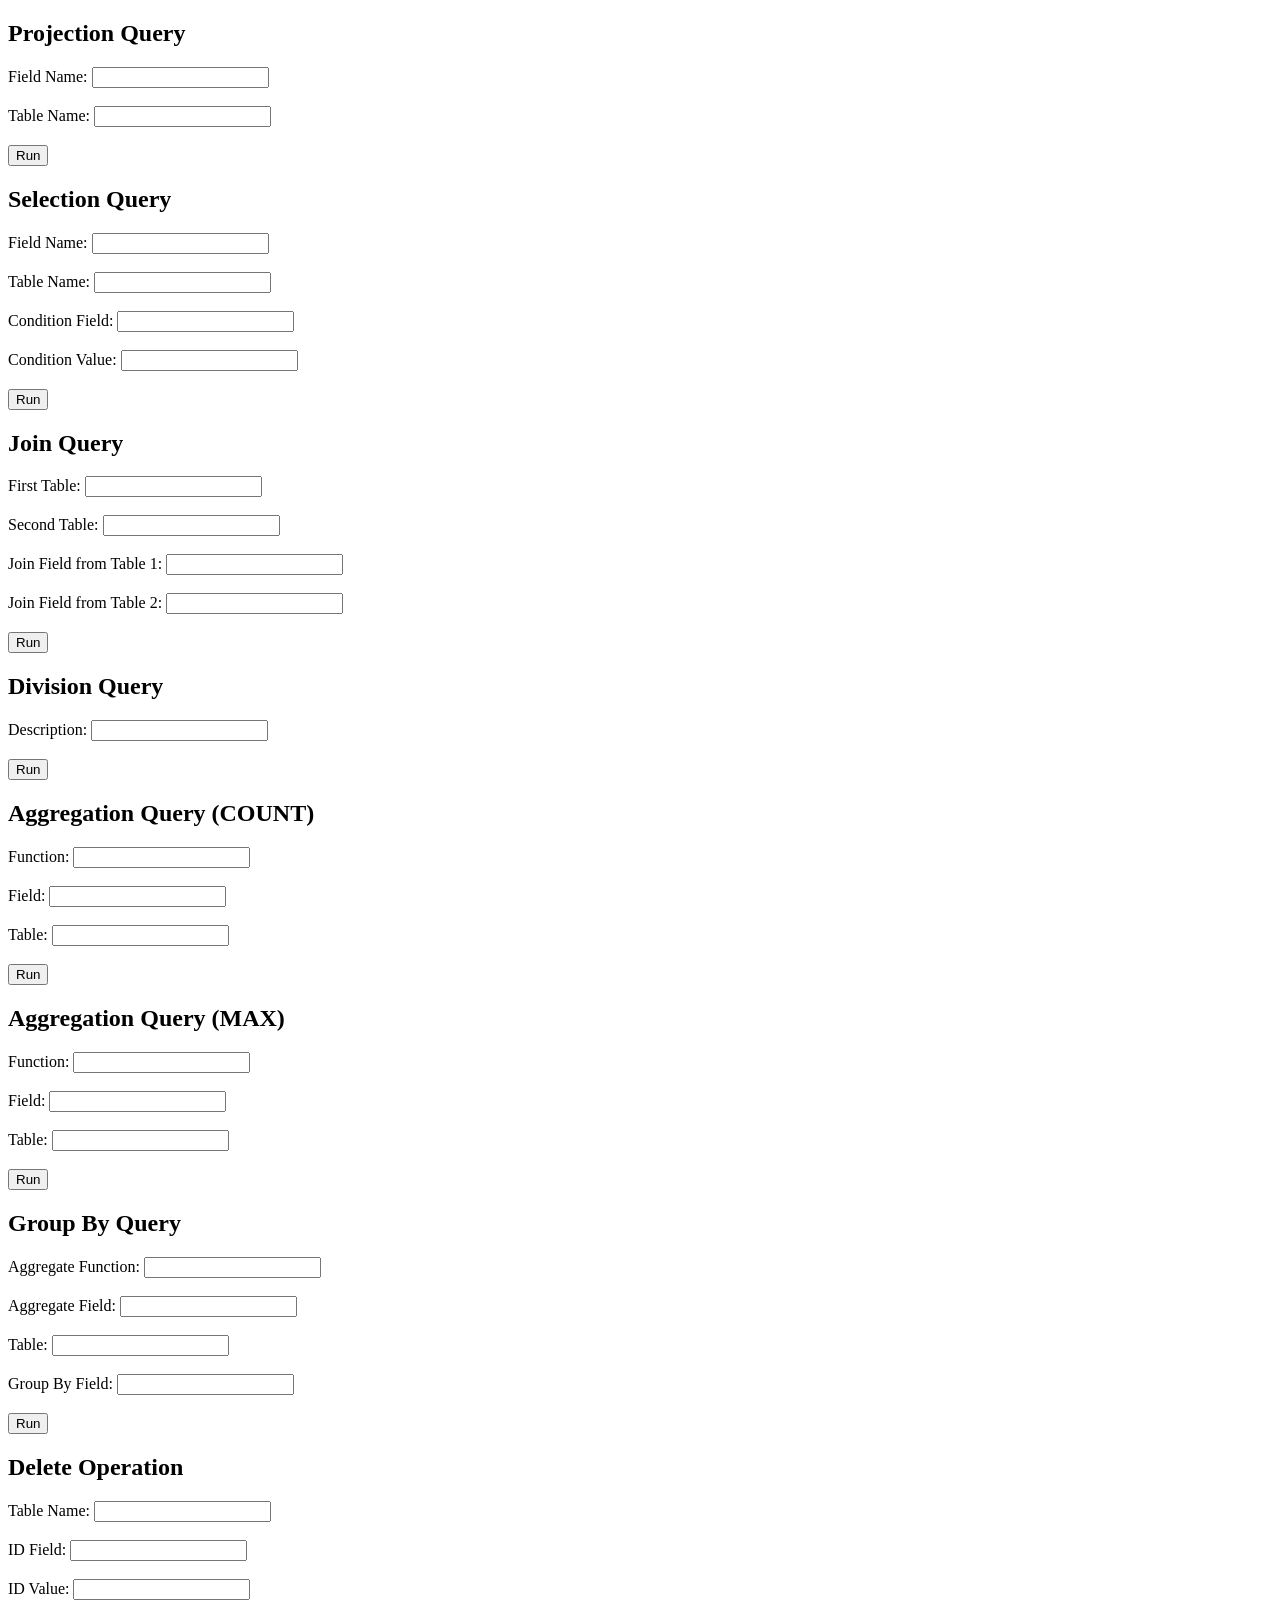
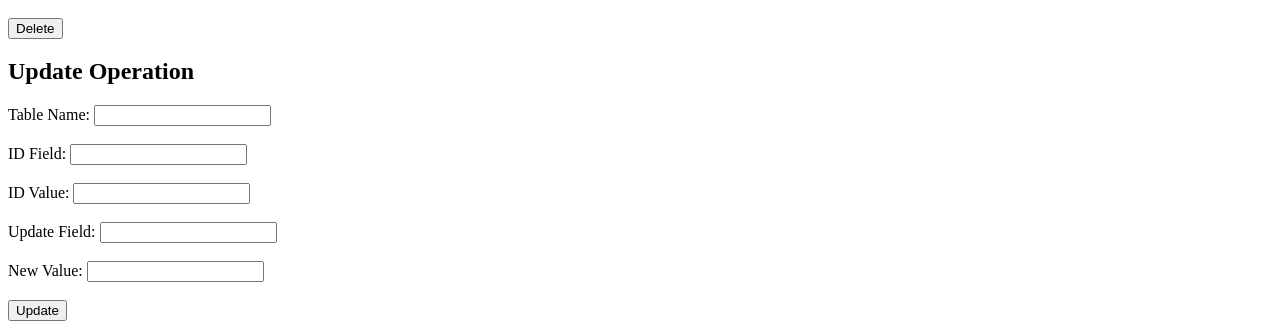
==== index.html @ 5ca194a6 "SKELETON CODE FOR HTML" ====
<!doctype html>
<html>
    <head>
        <title>Test</title>
    </head>
    <body>
        <h2>Projection Query</h2>
        <form action="query.php" method="post">
            <input type="hidden" name="queryType" value="projection" />

            Field Name:
            <input type="text" name="fieldName" />
            <br /><br />

            Table Name:
            <input type="text" name="tableName" />
            <br /><br />

            <input type="submit" value="Run" />
        </form>

        <h2>Selection Query</h2>
        <form action="query.php" method="post">
            <input type="hidden" name="queryType" value="selection" />

            Field Name:
            <input type="text" name="selectField" />
            <br /><br />

            Table Name:
            <input type="text" name="selectTable" />
            <br /><br />

            Condition Field:
            <input type="text" name="conditionField" />
            <br /><br />

            Condition Value:
            <input type="text" name="conditionValue" />
            <br /><br />

            <input type="submit" value="Run" />
        </form>

        <h2>Join Query</h2>
        <form action="query.php" method="post">
            <input type="hidden" name="queryType" value="join" />

            First Table:
            <input type="text" name="table1" />
            <br /><br />

            Second Table:
            <input type="text" name="table2" />
            <br /><br />

            Join Field from Table 1:
            <input type="text" name="joinField1" />
            <br /><br />

            Join Field from Table 2:
            <input type="text" name="joinField2" />
            <br /><br />

            <input type="submit" value="Run" />
        </form>

        <h2>Division Query</h2>
        <form action="query.php" method="post">
            <input type="hidden" name="queryType" value="division" />

            Description:
            <input type="text" name="divisionInput" />
            <br /><br />

            <input type="submit" value="Run" />
        </form>

        <h2>Aggregation Query (COUNT)</h2>
        <form action="query.php" method="post">
            <input type="hidden" name="queryType" value="aggregation1" />

            Function:
            <input type="text" name="aggFunction1" />
            <br /><br />

            Field:
            <input type="text" name="aggField1" />
            <br /><br />

            Table:
            <input type="text" name="aggTable1" />
            <br /><br />

            <input type="submit" value="Run" />
        </form>

        <h2>Aggregation Query (MAX)</h2>
        <form action="query.php" method="post">
            <input type="hidden" name="queryType" value="aggregation2" />

            Function:
            <input type="text" name="aggFunction2" />
            <br /><br />

            Field:
            <input type="text" name="aggField2" />
            <br /><br />

            Table:
            <input type="text" name="aggTable2" />
            <br /><br />

            <input type="submit" value="Run" />
        </form>

        <h2>Group By Query</h2>
        <form action="query.php" method="post">
            <input type="hidden" name="queryType" value="groupby" />

            Aggregate Function:
            <input type="text" name="groupFunction" />
            <br /><br />

            Aggregate Field:
            <input type="text" name="groupAggField" />
            <br /><br />

            Table:
            <input type="text" name="groupTable" />
            <br /><br />

            Group By Field:
            <input type="text" name="groupField" />
            <br /><br />

            <input type="submit" value="Run" />
        </form>

        <h2>Delete Operation</h2>
        <form action="query.php" method="post">
            <input type="hidden" name="queryType" value="delete" />

            Table Name:
            <input type="text" name="deleteTable" />
            <br /><br />

            ID Field:
            <input type="text" name="deleteField" />
            <br /><br />

            ID Value:
            <input type="text" name="deleteValue" />
            <br /><br />

            <input type="submit" value="Delete" />
        </form>

        <h2>Update Operation</h2>
        <form action="query.php" method="post">
            <input type="hidden" name="queryType" value="update" />

            Table Name:
            <input type="text" name="updateTable" />
            <br /><br />

            ID Field:
            <input type="text" name="updateIDField" />
            <br /><br />

            ID Value:
            <input type="text" name="updateIDValue" />
            <br /><br />

            Update Field:
            <input type="text" name="updateField" />
            <br /><br />

            New Value:
            <input type="text" name="newValue" />
            <br /><br />

            <input type="submit" value="Update" />
        </form>
    </body>
</html>
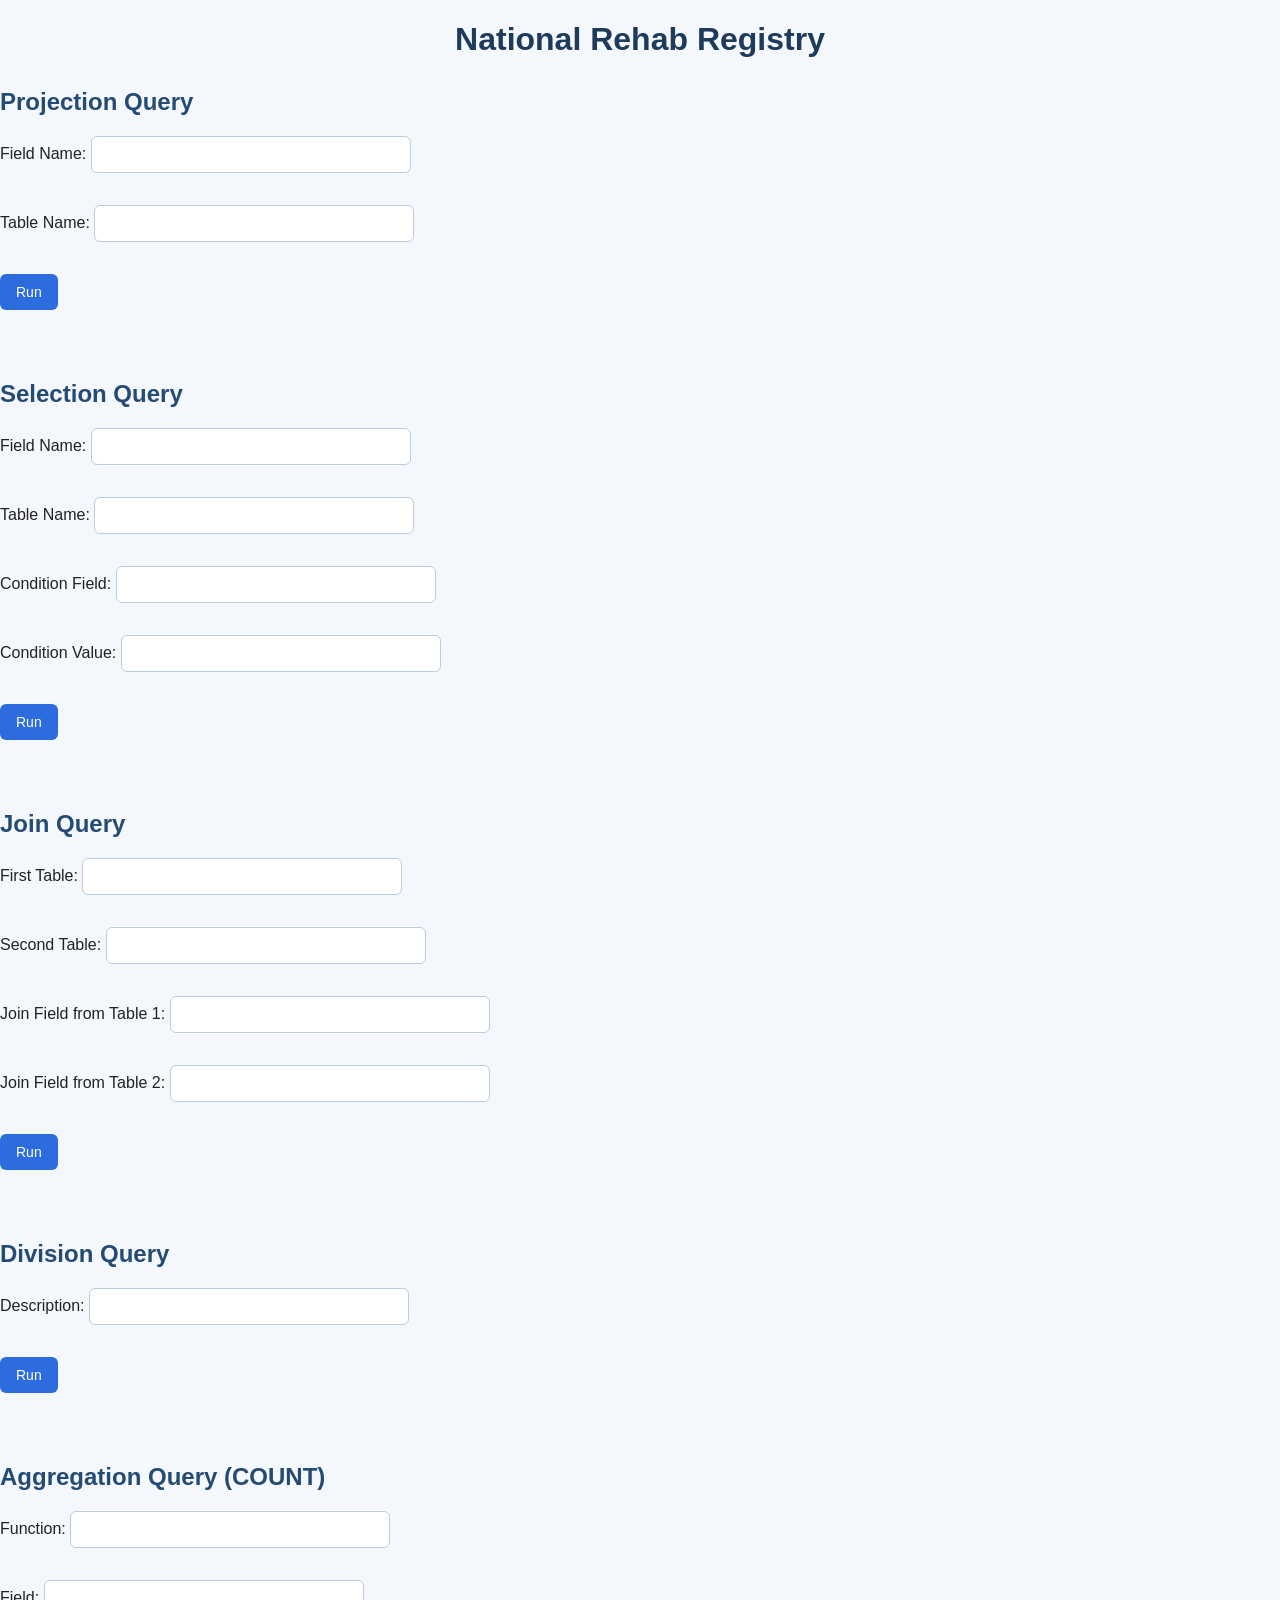
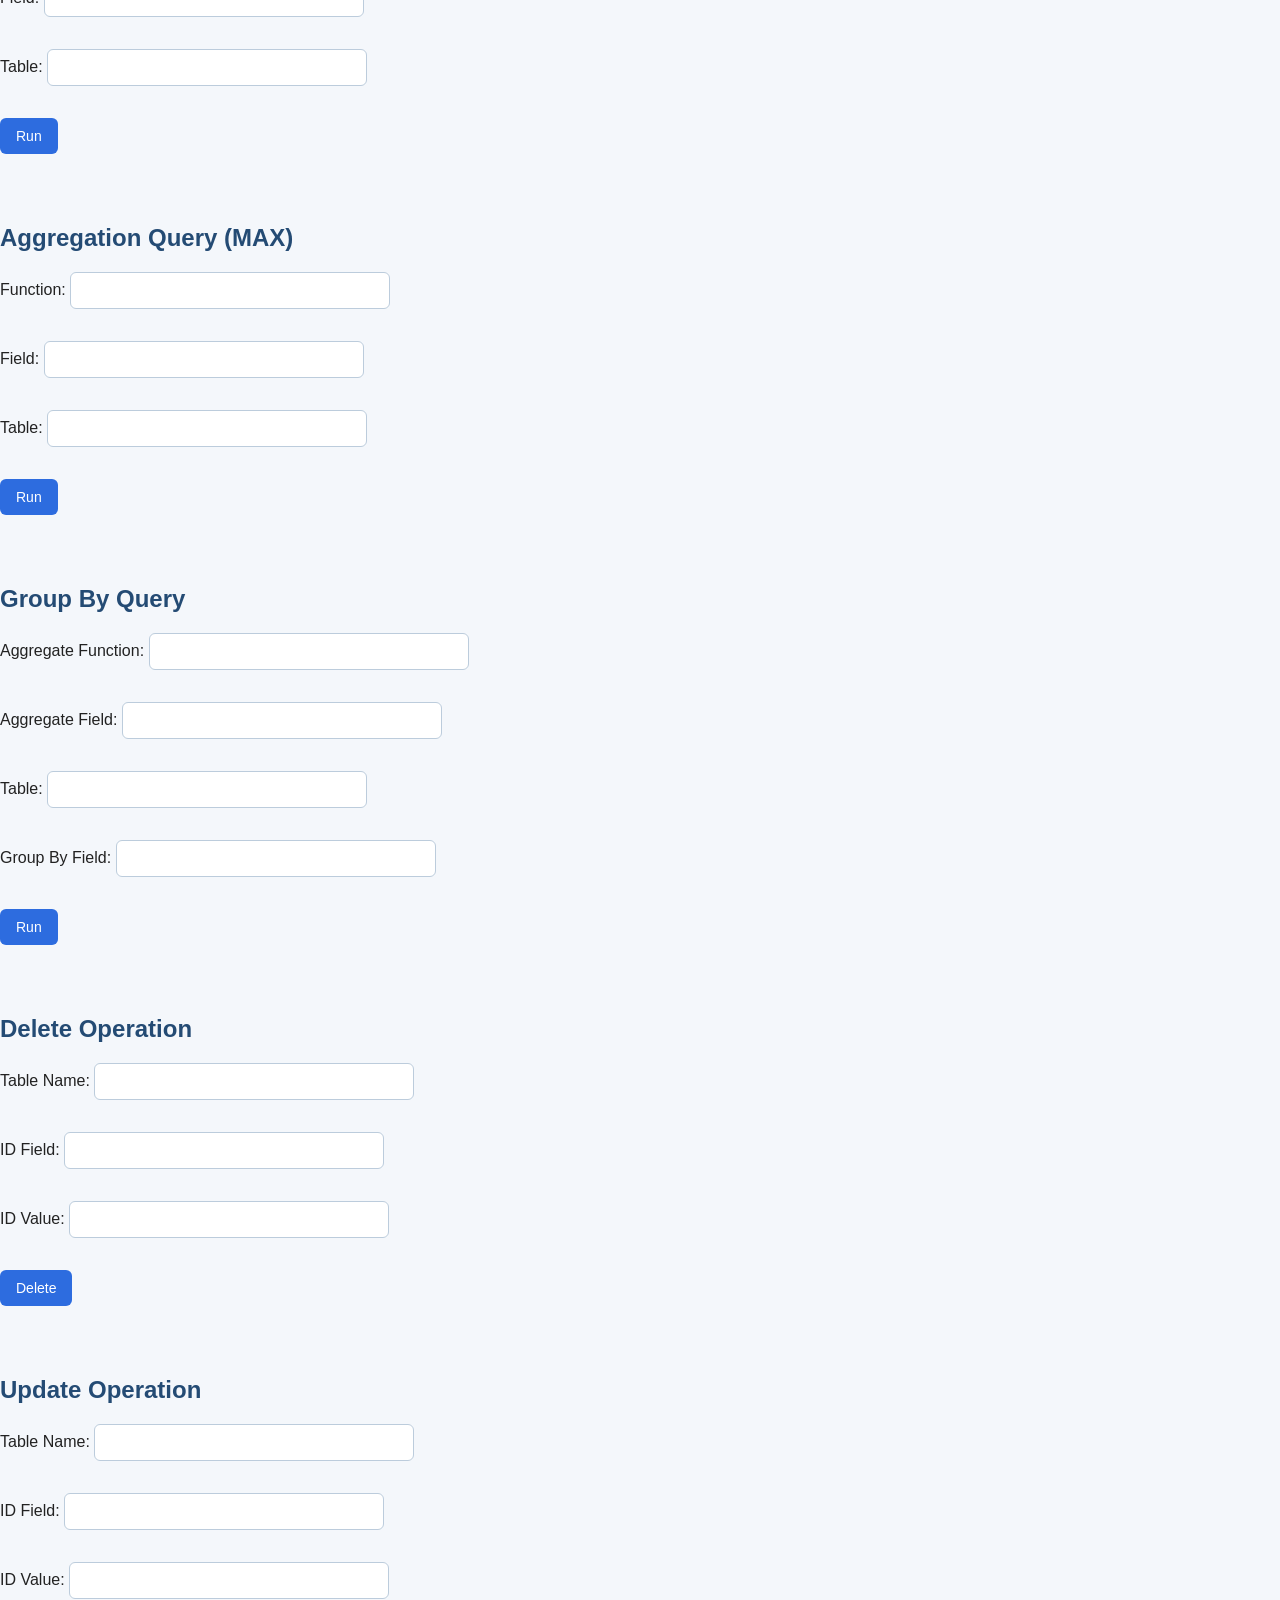
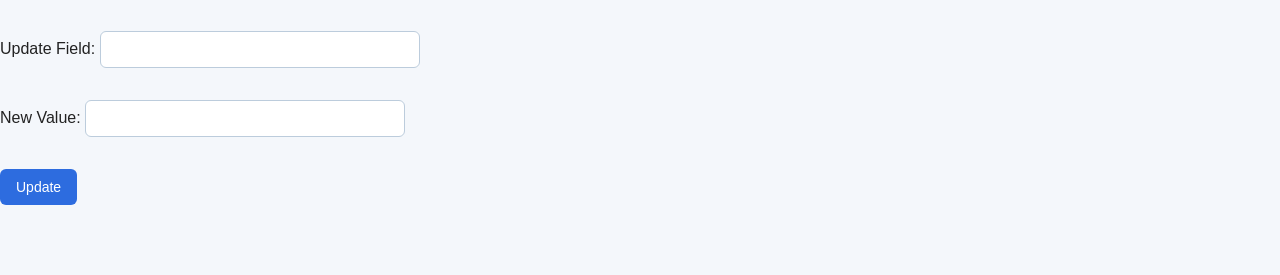
==== commit 2fd9d573: "Restructed project tree, fixed typos,  and implemented styled UI" ====
--- a/index.html
+++ b/index.html
@@ -1,186 +1,189 @@
 <!doctype html>
 <html>
-    <head>
-        <title>Test</title>
-    </head>
-    <body>
-        <h2>Projection Query</h2>
-        <form action="query.php" method="post">
-            <input type="hidden" name="queryType" value="projection" />
+  <head>
+    <title>Test</title>
+    <link rel="stylesheet" href="resources/css/style.css" />
+  </head>
+  <body>
+    <h1 class="main-title">National Rehab Registry</h1>
+    <h2>Projection Query</h2>
+    <form action="query.php" method="post">
+      <input type="hidden" name="queryType" value="projection" />
 
-            Field Name:
-            <input type="text" name="fieldName" />
-            <br /><br />
+      Field Name:
+      <input type="text" name="fieldName" />
+      <br /><br />
 
-            Table Name:
-            <input type="text" name="tableName" />
-            <br /><br />
+      Table Name:
+      <input type="text" name="tableName" />
+      <br /><br />
 
-            <input type="submit" value="Run" />
-        </form>
+      <input type="submit" value="Run" />
+    </form>
 
-        <h2>Selection Query</h2>
-        <form action="query.php" method="post">
-            <input type="hidden" name="queryType" value="selection" />
+    <h2>Selection Query</h2>
+    <form action="query.php" method="post">
+      <input type="hidden" name="queryType" value="selection" />
 
-            Field Name:
-            <input type="text" name="selectField" />
-            <br /><br />
+      Field Name:
+      <input type="text" name="selectField" />
+      <br /><br />
 
-            Table Name:
-            <input type="text" name="selectTable" />
-            <br /><br />
+      Table Name:
+      <input type="text" name="selectTable" />
+      <br /><br />
 
-            Condition Field:
-            <input type="text" name="conditionField" />
-            <br /><br />
+      Condition Field:
+      <input type="text" name="conditionField" />
+      <br /><br />
 
-            Condition Value:
-            <input type="text" name="conditionValue" />
-            <br /><br />
+      Condition Value:
+      <input type="text" name="conditionValue" />
+      <br /><br />
 
-            <input type="submit" value="Run" />
-        </form>
+      <input type="submit" value="Run" />
+    </form>
 
-        <h2>Join Query</h2>
-        <form action="query.php" method="post">
-            <input type="hidden" name="queryType" value="join" />
+    <h2>Join Query</h2>
+    <form action="query.php" method="post">
+      <input type="hidden" name="queryType" value="join" />
 
-            First Table:
-            <input type="text" name="table1" />
-            <br /><br />
+      First Table:
+      <input type="text" name="table1" />
+      <br /><br />
 
-            Second Table:
-            <input type="text" name="table2" />
-            <br /><br />
+      Second Table:
+      <input type="text" name="table2" />
+      <br /><br />
 
-            Join Field from Table 1:
-            <input type="text" name="joinField1" />
-            <br /><br />
+      Join Field from Table 1:
+      <input type="text" name="joinField1" />
+      <br /><br />
 
-            Join Field from Table 2:
-            <input type="text" name="joinField2" />
-            <br /><br />
+      Join Field from Table 2:
+      <input type="text" name="joinField2" />
+      <br /><br />
 
-            <input type="submit" value="Run" />
-        </form>
+      <input type="submit" value="Run" />
+    </form>
 
-        <h2>Division Query</h2>
-        <form action="query.php" method="post">
-            <input type="hidden" name="queryType" value="division" />
+    <h2>Division Query</h2>
+    <form action="query.php" method="post">
+      <input type="hidden" name="queryType" value="division" />
 
-            Description:
-            <input type="text" name="divisionInput" />
-            <br /><br />
+      Description:
+      <input type="text" name="divisionInput" />
+      <br /><br />
 
-            <input type="submit" value="Run" />
-        </form>
+      <input type="submit" value="Run" />
+    </form>
 
-        <h2>Aggregation Query (COUNT)</h2>
-        <form action="query.php" method="post">
-            <input type="hidden" name="queryType" value="aggregation1" />
+    <h2>Aggregation Query (COUNT)</h2>
+    <form action="query.php" method="post">
+      <input type="hidden" name="queryType" value="aggregation1" />
 
-            Function:
-            <input type="text" name="aggFunction1" />
-            <br /><br />
+      Function:
+      <input type="text" name="aggFunction1" />
+      <br /><br />
 
-            Field:
-            <input type="text" name="aggField1" />
-            <br /><br />
+      Field:
+      <input type="text" name="aggField1" />
+      <br /><br />
 
-            Table:
-            <input type="text" name="aggTable1" />
-            <br /><br />
+      Table:
+      <input type="text" name="aggTable1" />
+      <br /><br />
 
-            <input type="submit" value="Run" />
-        </form>
+      <input type="submit" value="Run" />
+    </form>
 
-        <h2>Aggregation Query (MAX)</h2>
-        <form action="query.php" method="post">
-            <input type="hidden" name="queryType" value="aggregation2" />
+    <h2>Aggregation Query (MAX)</h2>
+    <form action="query.php" method="post">
+      <input type="hidden" name="queryType" value="aggregation2" />
 
-            Function:
-            <input type="text" name="aggFunction2" />
-            <br /><br />
+      Function:
+      <input type="text" name="aggFunction2" />
+      <br /><br />
 
-            Field:
-            <input type="text" name="aggField2" />
-            <br /><br />
+      Field:
+      <input type="text" name="aggField2" />
+      <br /><br />
 
-            Table:
-            <input type="text" name="aggTable2" />
-            <br /><br />
+      Table:
+      <input type="text" name="aggTable2" />
+      <br /><br />
 
-            <input type="submit" value="Run" />
-        </form>
+      <input type="submit" value="Run" />
+    </form>
 
-        <h2>Group By Query</h2>
-        <form action="query.php" method="post">
-            <input type="hidden" name="queryType" value="groupby" />
+    <h2>Group By Query</h2>
+    <form action="query.php" method="post">
+      <input type="hidden" name="queryType" value="groupby" />
 
-            Aggregate Function:
-            <input type="text" name="groupFunction" />
-            <br /><br />
+      Aggregate Function:
+      <input type="text" name="groupFunction" />
+      <br /><br />
 
-            Aggregate Field:
-            <input type="text" name="groupAggField" />
-            <br /><br />
+      Aggregate Field:
+      <input type="text" name="groupAggField" />
+      <br /><br />
 
-            Table:
-            <input type="text" name="groupTable" />
-            <br /><br />
+      Table:
+      <input type="text" name="groupTable" />
+      <br /><br />
 
-            Group By Field:
-            <input type="text" name="groupField" />
-            <br /><br />
+      Group By Field:
+      <input type="text" name="groupField" />
+      <br /><br />
 
-            <input type="submit" value="Run" />
-        </form>
+      <input type="submit" value="Run" />
+    </form>
 
-        <h2>Delete Operation</h2>
-        <form action="query.php" method="post">
-            <input type="hidden" name="queryType" value="delete" />
+    <h2>Delete Operation</h2>
+    <form action="query.php" method="post">
+      <input type="hidden" name="queryType" value="delete" />
 
-            Table Name:
-            <input type="text" name="deleteTable" />
-            <br /><br />
+      Table Name:
+      <input type="text" name="deleteTable" />
+      <br /><br />
 
-            ID Field:
-            <input type="text" name="deleteField" />
-            <br /><br />
+      ID Field:
+      <input type="text" name="deleteField" />
+      <br /><br />
 
-            ID Value:
-            <input type="text" name="deleteValue" />
-            <br /><br />
+      ID Value:
+      <input type="text" name="deleteValue" />
+      <br /><br />
 
-            <input type="submit" value="Delete" />
-        </form>
+      <input type="submit" value="Delete" />
+    </form>
 
-        <h2>Update Operation</h2>
-        <form action="query.php" method="post">
-            <input type="hidden" name="queryType" value="update" />
+    <h2>Update Operation</h2>
+    <form action="query.php" method="post">
+      <input type="hidden" name="queryType" value="update" />
 
-            Table Name:
-            <input type="text" name="updateTable" />
-            <br /><br />
+      Table Name:
+      <input type="text" name="updateTable" />
+      <br /><br />
 
-            ID Field:
-            <input type="text" name="updateIDField" />
-            <br /><br />
+      ID Field:
+      <input type="text" name="updateIDField" />
+      <br /><br />
 
-            ID Value:
-            <input type="text" name="updateIDValue" />
-            <br /><br />
+      ID Value:
+      <input type="text" name="updateIDValue" />
+      <br /><br />
 
-            Update Field:
-            <input type="text" name="updateField" />
-            <br /><br />
+      Update Field:
+      <input type="text" name="updateField" />
+      <br /><br />
 
-            New Value:
-            <input type="text" name="newValue" />
-            <br /><br />
+      New Value:
+      <input type="text" name="newValue" />
+      <br /><br />
 
-            <input type="submit" value="Update" />
-        </form>
-    </body>
+      <input type="submit" value="Update" />
+    </form>
+    <script src="resources/js/script.js"></script>
+  </body>
 </html>
--- a/resources/css/style.css
+++ b/resources/css/style.css
@@ -0,0 +1,95 @@
+body {
+  font-family: Arial, sans-serif;
+  background: #f4f7fb;
+  margin: 0;
+  padding: 0;
+  color: #222;
+}
+
+.container {
+  max-width: 1000px;
+  margin: 40px auto;
+  padding: 20px;
+}
+
+h1 {
+  text-align: center;
+  margin-bottom: 30px;
+  color: #1f3b5b;
+}
+
+h2 {
+  margin-top: 0;
+  color: #244b74;
+}
+
+.card {
+  background: #ffffff;
+  border: 1px solid #d9e2ec;
+  border-radius: 10px;
+  padding: 20px;
+  margin-bottom: 20px;
+  box-shadow: 0 2px 8px rgba(0, 0, 0, 0.05);
+}
+
+form {
+  margin-bottom: 10px;
+}
+
+label {
+  display: block;
+  margin-bottom: 6px;
+  font-weight: bold;
+}
+
+input[type="text"],
+select {
+  width: 320px;
+  padding: 10px;
+  margin-bottom: 14px;
+  border: 1px solid #bcccdc;
+  border-radius: 6px;
+  box-sizing: border-box;
+}
+
+input[type="submit"],
+button {
+  background: #2d6cdf;
+  color: white;
+  border: none;
+  padding: 10px 16px;
+  border-radius: 6px;
+  cursor: pointer;
+  font-size: 14px;
+  margin-bottom: 60px;
+}
+
+input[type="submit"]:hover,
+button:hover {
+  background: #1f57ba;
+}
+
+table {
+  border-collapse: collapse;
+  width: 100%;
+  margin-top: 20px;
+  background: white;
+}
+
+th,
+td {
+  border: 1px solid #d9e2ec;
+  padding: 10px;
+  text-align: left;
+}
+
+th {
+  background: #eaf2fb;
+}
+
+.small-note {
+  color: #666;
+  font-size: 14px;
+  margin-top: -5px;
+  margin-bottom: 15px;
+}
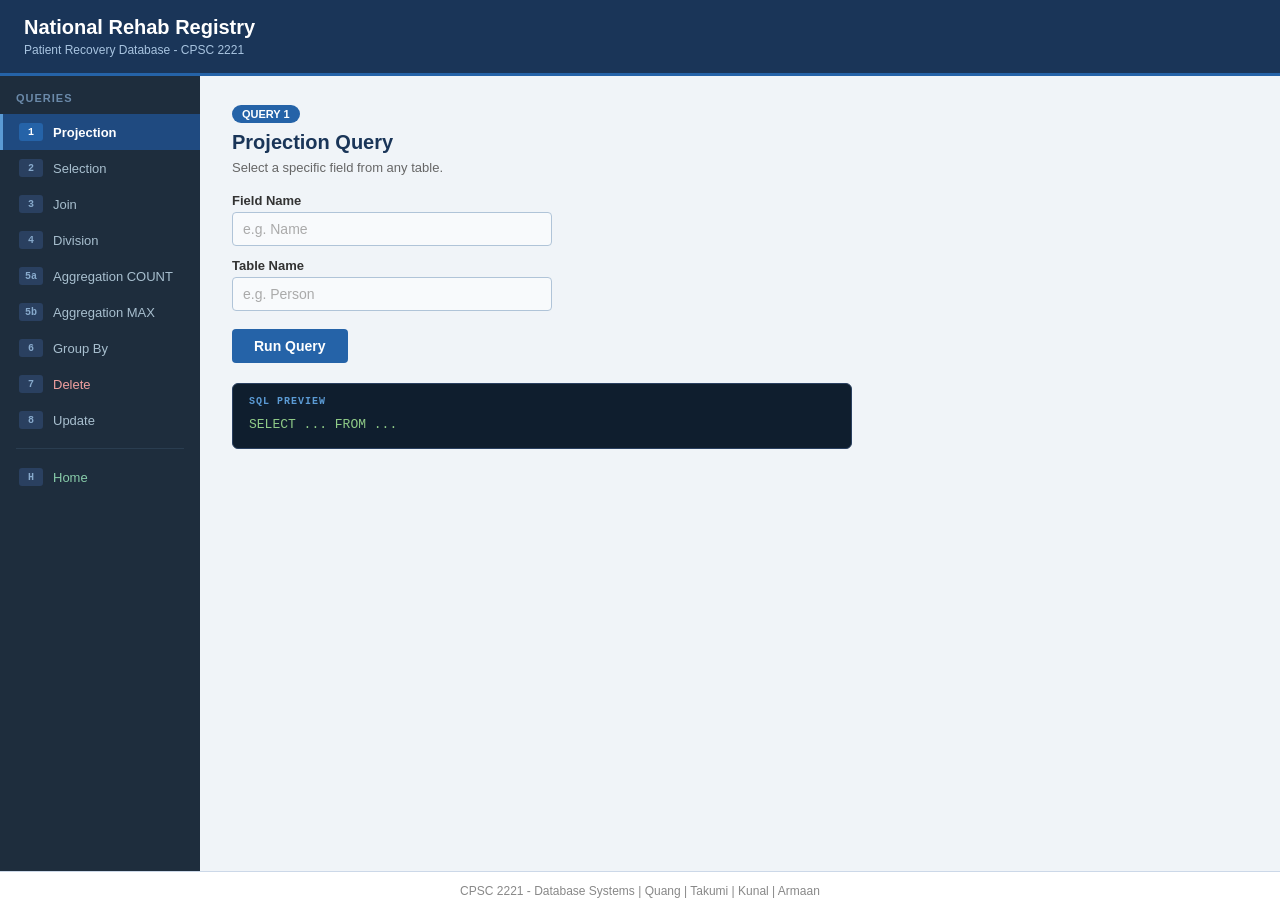
==== commit 6be29c1e: "UNIT TEST IS DONE FOR DATABASE. DO NOT TOUCH THE DATABASE OR I WILL SHOOT YOU" ====
--- a/index.html
+++ b/index.html
@@ -1,189 +1,264 @@
 <!doctype html>
 <html>
-  <head>
-    <title>Test</title>
-    <link rel="stylesheet" href="resources/css/style.css" />
-  </head>
-  <body>
-    <h1 class="main-title">National Rehab Registry</h1>
-    <h2>Projection Query</h2>
-    <form action="query.php" method="post">
-      <input type="hidden" name="queryType" value="projection" />
-
-      Field Name:
-      <input type="text" name="fieldName" />
-      <br /><br />
-
-      Table Name:
-      <input type="text" name="tableName" />
-      <br /><br />
-
-      <input type="submit" value="Run" />
-    </form>
-
-    <h2>Selection Query</h2>
-    <form action="query.php" method="post">
-      <input type="hidden" name="queryType" value="selection" />
-
-      Field Name:
-      <input type="text" name="selectField" />
-      <br /><br />
-
-      Table Name:
-      <input type="text" name="selectTable" />
-      <br /><br />
-
-      Condition Field:
-      <input type="text" name="conditionField" />
-      <br /><br />
-
-      Condition Value:
-      <input type="text" name="conditionValue" />
-      <br /><br />
-
-      <input type="submit" value="Run" />
-    </form>
-
-    <h2>Join Query</h2>
-    <form action="query.php" method="post">
-      <input type="hidden" name="queryType" value="join" />
-
-      First Table:
-      <input type="text" name="table1" />
-      <br /><br />
-
-      Second Table:
-      <input type="text" name="table2" />
-      <br /><br />
-
-      Join Field from Table 1:
-      <input type="text" name="joinField1" />
-      <br /><br />
-
-      Join Field from Table 2:
-      <input type="text" name="joinField2" />
-      <br /><br />
-
-      <input type="submit" value="Run" />
-    </form>
-
-    <h2>Division Query</h2>
-    <form action="query.php" method="post">
-      <input type="hidden" name="queryType" value="division" />
-
-      Description:
-      <input type="text" name="divisionInput" />
-      <br /><br />
-
-      <input type="submit" value="Run" />
-    </form>
-
-    <h2>Aggregation Query (COUNT)</h2>
-    <form action="query.php" method="post">
-      <input type="hidden" name="queryType" value="aggregation1" />
-
-      Function:
-      <input type="text" name="aggFunction1" />
-      <br /><br />
-
-      Field:
-      <input type="text" name="aggField1" />
-      <br /><br />
-
-      Table:
-      <input type="text" name="aggTable1" />
-      <br /><br />
-
-      <input type="submit" value="Run" />
-    </form>
-
-    <h2>Aggregation Query (MAX)</h2>
-    <form action="query.php" method="post">
-      <input type="hidden" name="queryType" value="aggregation2" />
-
-      Function:
-      <input type="text" name="aggFunction2" />
-      <br /><br />
-
-      Field:
-      <input type="text" name="aggField2" />
-      <br /><br />
-
-      Table:
-      <input type="text" name="aggTable2" />
-      <br /><br />
-
-      <input type="submit" value="Run" />
-    </form>
-
-    <h2>Group By Query</h2>
-    <form action="query.php" method="post">
-      <input type="hidden" name="queryType" value="groupby" />
-
-      Aggregate Function:
-      <input type="text" name="groupFunction" />
-      <br /><br />
-
-      Aggregate Field:
-      <input type="text" name="groupAggField" />
-      <br /><br />
-
-      Table:
-      <input type="text" name="groupTable" />
-      <br /><br />
-
-      Group By Field:
-      <input type="text" name="groupField" />
-      <br /><br />
-
-      <input type="submit" value="Run" />
-    </form>
-
-    <h2>Delete Operation</h2>
-    <form action="query.php" method="post">
-      <input type="hidden" name="queryType" value="delete" />
-
-      Table Name:
-      <input type="text" name="deleteTable" />
-      <br /><br />
-
-      ID Field:
-      <input type="text" name="deleteField" />
-      <br /><br />
-
-      ID Value:
-      <input type="text" name="deleteValue" />
-      <br /><br />
-
-      <input type="submit" value="Delete" />
-    </form>
-
-    <h2>Update Operation</h2>
-    <form action="query.php" method="post">
-      <input type="hidden" name="queryType" value="update" />
-
-      Table Name:
-      <input type="text" name="updateTable" />
-      <br /><br />
-
-      ID Field:
-      <input type="text" name="updateIDField" />
-      <br /><br />
-
-      ID Value:
-      <input type="text" name="updateIDValue" />
-      <br /><br />
-
-      Update Field:
-      <input type="text" name="updateField" />
-      <br /><br />
-
-      New Value:
-      <input type="text" name="newValue" />
-      <br /><br />
-
-      <input type="submit" value="Update" />
-    </form>
-    <script src="resources/js/script.js"></script>
-  </body>
+<head>
+  <title>National Rehab Registry - Queries</title>
+  <link rel="stylesheet" href="resources/css/style.css">
+</head>
+<body>
+
+  <div class="header">
+    <h1>National Rehab Registry</h1>
+    <p class="subtitle">Patient Recovery Database - CPSC 2221</p>
+  </div>
+
+  <div class="app-layout">
+
+    <div class="sidebar">
+      <p class="sidebar-heading">Queries</p>
+      <a class="nav-item active" href="#" onclick="showQuery('q1', this)">
+        <span class="nav-num">1</span> Projection
+      </a>
+      <a class="nav-item" href="#" onclick="showQuery('q2', this)">
+        <span class="nav-num">2</span> Selection
+      </a>
+      <a class="nav-item" href="#" onclick="showQuery('q3', this)">
+        <span class="nav-num">3</span> Join
+      </a>
+      <a class="nav-item" href="#" onclick="showQuery('q4', this)">
+        <span class="nav-num">4</span> Division
+      </a>
+      <a class="nav-item" href="#" onclick="showQuery('q5a', this)">
+        <span class="nav-num">5a</span> Aggregation COUNT
+      </a>
+      <a class="nav-item" href="#" onclick="showQuery('q5b', this)">
+        <span class="nav-num">5b</span> Aggregation MAX
+      </a>
+      <a class="nav-item" href="#" onclick="showQuery('q6', this)">
+        <span class="nav-num">6</span> Group By
+      </a>
+      <a class="nav-item nav-danger" href="#" onclick="showQuery('q7', this)">
+        <span class="nav-num">7</span> Delete
+      </a>
+      <a class="nav-item" href="#" onclick="showQuery('q8', this)">
+        <span class="nav-num">8</span> Update
+      </a>
+      <div class="sidebar-divider"></div>
+      <a class="nav-item nav-home" href="home.html">
+        <span class="nav-num">H</span> Home
+      </a>
+    </div>
+
+    <div class="main">
+
+      <div class="query-panel" id="q1">
+        <div class="card-label">Query 1</div>
+        <h2>Projection Query</h2>
+        <p class="hint">Select a specific field from any table.</p>
+        <form onsubmit="runQuery(event, 'result1')">
+          <input type="hidden" name="queryType" value="projection">
+          <label>Field Name</label>
+          <input type="text" name="fieldName" placeholder="e.g. Name" oninput="updateSQL1()">
+          <label>Table Name</label>
+          <input type="text" name="tableName" placeholder="e.g. Person" oninput="updateSQL1()">
+          <br><br>
+          <input type="submit" value="Run Query">
+        </form>
+        <div class="sql-box">
+          <p class="sql-label">SQL Preview</p>
+          <code id="sql1">SELECT ... FROM ...</code>
+        </div>
+        <div class="result-area" id="result1"></div>
+      </div>
+
+      <div class="query-panel hidden" id="q2">
+        <div class="card-label">Query 2</div>
+        <h2>Selection Query</h2>
+        <p class="hint">Filter rows from a table using a condition.</p>
+        <form onsubmit="runQuery(event, 'result2')">
+          <input type="hidden" name="queryType" value="selection">
+          <label>Field to Display</label>
+          <input type="text" name="selectField" placeholder="e.g. Name" oninput="updateSQL2()">
+          <label>Table Name</label>
+          <input type="text" name="selectTable" placeholder="e.g. Person" oninput="updateSQL2()">
+          <label>Filter Field</label>
+          <input type="text" name="conditionField" placeholder="e.g. SSN" oninput="updateSQL2()">
+          <label>Filter Value</label>
+          <input type="text" name="conditionValue" placeholder="e.g. 1001" oninput="updateSQL2()">
+          <br><br>
+          <input type="submit" value="Run Query">
+        </form>
+        <div class="sql-box">
+          <p class="sql-label">SQL Preview</p>
+          <code id="sql2">SELECT ... FROM ... WHERE ... = ...</code>
+        </div>
+        <div class="result-area" id="result2"></div>
+      </div>
+
+      <div class="query-panel hidden" id="q3">
+        <div class="card-label">Query 3</div>
+        <h2>Join Query</h2>
+        <p class="hint">Combine two tables using a shared field.</p>
+        <form onsubmit="runQuery(event, 'result3')">
+          <input type="hidden" name="queryType" value="join">
+          <label>First Table</label>
+          <input type="text" name="table1" placeholder="e.g. Person" oninput="updateSQL3()">
+          <label>Second Table</label>
+          <input type="text" name="table2" placeholder="e.g. Staff" oninput="updateSQL3()">
+          <label>Join Field from Table 1</label>
+          <input type="text" name="joinField1" placeholder="e.g. SSN" oninput="updateSQL3()">
+          <label>Join Field from Table 2</label>
+          <input type="text" name="joinField2" placeholder="e.g. SSN" oninput="updateSQL3()">
+          <br><br>
+          <input type="submit" value="Run Query">
+        </form>
+        <div class="sql-box">
+          <p class="sql-label">SQL Preview</p>
+          <code id="sql3">SELECT * FROM ... JOIN ... ON ....field = ....field</code>
+        </div>
+        <div class="result-area" id="result3"></div>
+      </div>
+
+      <div class="query-panel hidden" id="q4">
+        <div class="card-label">Query 4</div>
+        <h2>Division Query</h2>
+        <p class="hint">Find staff who are responsible for all treatment plans.</p>
+        <form onsubmit="runQuery(event, 'result4')">
+          <input type="hidden" name="queryType" value="division">
+          <label>Description</label>
+          <input type="text" name="divisionInput" placeholder="e.g. all treatment plans">
+          <br><br>
+          <input type="submit" value="Run Query">
+        </form>
+        <div class="sql-box">
+          <p class="sql-label">SQL Preview</p>
+          <code id="sql4">SELECT sr.SID FROM SpecialistResponsible sr GROUP BY sr.SID HAVING COUNT(DISTINCT sr.TID) = (SELECT COUNT(*) FROM TreatmentPlan)</code>
+        </div>
+        <div class="result-area" id="result4"></div>
+      </div>
+
+      <div class="query-panel hidden" id="q5a">
+        <div class="card-label">Query 5a</div>
+        <h2>Aggregation - COUNT</h2>
+        <p class="hint">Count the number of rows in a table. Type COUNT in the function field.</p>
+        <form onsubmit="runQuery(event, 'result5a')">
+          <input type="hidden" name="queryType" value="aggregation1">
+          <label>Function</label>
+          <input type="text" name="aggFunction1" placeholder="COUNT" oninput="updateSQL5a()">
+          <label>Field</label>
+          <input type="text" name="aggField1" placeholder="e.g. PID" oninput="updateSQL5a()">
+          <label>Table</label>
+          <input type="text" name="aggTable1" placeholder="e.g. PatientMonitors" oninput="updateSQL5a()">
+          <br><br>
+          <input type="submit" value="Run Query">
+        </form>
+        <div class="sql-box">
+          <p class="sql-label">SQL Preview</p>
+          <code id="sql5a">SELECT COUNT(...) AS CountResult FROM ...</code>
+        </div>
+        <div class="result-area" id="result5a"></div>
+      </div>
+
+      <div class="query-panel hidden" id="q5b">
+        <div class="card-label">Query 5b</div>
+        <h2>Aggregation - MAX</h2>
+        <p class="hint">Find the highest value in a field. Type MAX in the function field.</p>
+        <form onsubmit="runQuery(event, 'result5b')">
+          <input type="hidden" name="queryType" value="aggregation2">
+          <label>Function</label>
+          <input type="text" name="aggFunction2" placeholder="MAX" oninput="updateSQL5b()">
+          <label>Field</label>
+          <input type="text" name="aggField2" placeholder="e.g. TID" oninput="updateSQL5b()">
+          <label>Table</label>
+          <input type="text" name="aggTable2" placeholder="e.g. TreatmentPlan" oninput="updateSQL5b()">
+          <br><br>
+          <input type="submit" value="Run Query">
+        </form>
+        <div class="sql-box">
+          <p class="sql-label">SQL Preview</p>
+          <code id="sql5b">SELECT MAX(...) AS MaxResult FROM ...</code>
+        </div>
+        <div class="result-area" id="result5b"></div>
+      </div>
+
+      <div class="query-panel hidden" id="q6">
+        <div class="card-label">Query 6</div>
+        <h2>Nested Aggregation with GROUP BY</h2>
+        <p class="hint">Get an aggregated value for each group in a table.</p>
+        <form onsubmit="runQuery(event, 'result6')">
+          <input type="hidden" name="queryType" value="groupby">
+          <label>Aggregate Function</label>
+          <input type="text" name="groupFunction" placeholder="e.g. COUNT" oninput="updateSQL6()">
+          <label>Aggregate Field</label>
+          <input type="text" name="groupAggField" placeholder="e.g. PID" oninput="updateSQL6()">
+          <label>Table</label>
+          <input type="text" name="groupTable" placeholder="e.g. PatientMonitors" oninput="updateSQL6()">
+          <label>Group By Field</label>
+          <input type="text" name="groupField" placeholder="e.g. SID" oninput="updateSQL6()">
+          <br><br>
+          <input type="submit" value="Run Query">
+        </form>
+        <div class="sql-box">
+          <p class="sql-label">SQL Preview</p>
+          <code id="sql6">SELECT ..., COUNT(...) AS AggregatedValue FROM ... GROUP BY ...</code>
+        </div>
+        <div class="result-area" id="result6"></div>
+      </div>
+
+      <div class="query-panel hidden" id="q7">
+        <div class="card-label danger-label">Query 7</div>
+        <h2>Delete Operation</h2>
+        <p class="hint">Delete a record by ID. This will cascade and remove related records too.</p>
+        <form onsubmit="runQuery(event, 'result7')">
+          <input type="hidden" name="queryType" value="delete">
+          <label>Table Name</label>
+          <input type="text" name="deleteTable" placeholder="e.g. PatientMonitors" oninput="updateSQL7()">
+          <label>ID Field</label>
+          <input type="text" name="deleteField" placeholder="e.g. PID" oninput="updateSQL7()">
+          <label>ID Value</label>
+          <input type="text" name="deleteValue" placeholder="e.g. 8001" oninput="updateSQL7()">
+          <br><br>
+          <input type="submit" value="Delete Record" class="btn-danger">
+        </form>
+        <div class="sql-box sql-box-danger">
+          <p class="sql-label">SQL Preview</p>
+          <code id="sql7">DELETE FROM ... WHERE ... = ...</code>
+        </div>
+        <div class="result-area" id="result7"></div>
+      </div>
+
+      <div class="query-panel hidden" id="q8">
+        <div class="card-label">Query 8</div>
+        <h2>Update Operation</h2>
+        <p class="hint">Change a field value for a specific record in the database.</p>
+        <form onsubmit="runQuery(event, 'result8')">
+          <input type="hidden" name="queryType" value="update">
+          <label>Table Name</label>
+          <input type="text" name="updateTable" placeholder="e.g. Person" oninput="updateSQL8()">
+          <label>ID Field</label>
+          <input type="text" name="updateIDField" placeholder="e.g. SSN" oninput="updateSQL8()">
+          <label>ID Value</label>
+          <input type="text" name="updateIDValue" placeholder="e.g. 1001" oninput="updateSQL8()">
+          <label>Field to Update</label>
+          <input type="text" name="updateField" placeholder="e.g. Address" oninput="updateSQL8()">
+          <label>New Value</label>
+          <input type="text" name="newValue" placeholder="e.g. 999 New Ave" oninput="updateSQL8()">
+          <br><br>
+          <input type="submit" value="Update Record">
+        </form>
+        <div class="sql-box">
+          <p class="sql-label">SQL Preview</p>
+          <code id="sql8">UPDATE ... SET ... = '...' WHERE ... = '...'</code>
+        </div>
+        <div class="result-area" id="result8"></div>
+      </div>
+
+    </div>
+  </div>
+
+  <div class="footer">
+    <p>CPSC 2221 - Database Systems | Quang | Takumi | Kunal | Armaan</p>
+  </div>
+
+  <script src="resources/js/script.js"></script>
+</body>
 </html>
--- a/resources/css/style.css
+++ b/resources/css/style.css
@@ -1,95 +1,469 @@
+* {
+  box-sizing: border-box;
+}
+
 body {
   font-family: Arial, sans-serif;
-  background: #f4f7fb;
   margin: 0;
   padding: 0;
+  background: #f0f4f8;
   color: #222;
 }
 
-.container {
-  max-width: 1000px;
-  margin: 40px auto;
-  padding: 20px;
-}
-
-h1 {
+
+.home-page {
+  min-height: 100vh;
+  display: flex;
+  flex-direction: column;
+  background: #f0f4f8;
+}
+
+.home-header {
+  background: #1a3558;
+  color: white;
   text-align: center;
-  margin-bottom: 30px;
-  color: #1f3b5b;
-}
-
-h2 {
-  margin-top: 0;
-  color: #244b74;
-}
-
-.card {
-  background: #ffffff;
-  border: 1px solid #d9e2ec;
-  border-radius: 10px;
-  padding: 20px;
-  margin-bottom: 20px;
-  box-shadow: 0 2px 8px rgba(0, 0, 0, 0.05);
-}
-
-form {
-  margin-bottom: 10px;
-}
+  padding: 80px 40px;
+}
+
+.home-header h1 {
+  font-size: 38px;
+  margin: 0 0 16px 0;
+  color: white;
+}
+
+.home-header p {
+  font-size: 17px;
+  color: #b8d0e8;
+  margin: 0 0 32px 0;
+}
+
+.home-btn {
+  display: inline-block;
+  background: white;
+  color: #1a3558;
+  text-decoration: none;
+  padding: 12px 32px;
+  font-size: 15px;
+  font-weight: bold;
+  border-radius: 4px;
+}
+
+.home-btn:hover {
+  background: #ddeeff;
+}
+
+.home-cards {
+  display: flex;
+  flex-wrap: wrap;
+  gap: 24px;
+  padding: 50px 40px;
+  justify-content: center;
+  background: #f0f4f8;
+}
+
+.home-card {
+  background: white;
+  border: 1px solid #ccd8e8;
+  border-top: 4px solid #2563a8;
+  padding: 28px 24px;
+  width: 240px;
+  border-radius: 4px;
+}
+
+.home-card h3 {
+  margin: 0 0 10px 0;
+  color: #1a3558;
+  font-size: 16px;
+}
+
+.home-card p {
+  margin: 0;
+  font-size: 14px;
+  color: #555;
+  line-height: 1.6;
+}
+
+.home-info {
+  background: white;
+  border-top: 1px solid #ccd8e8;
+  padding: 40px;
+  text-align: center;
+}
+
+.home-info h2 {
+  color: #1a3558;
+  margin: 0 0 14px 0;
+}
+
+.home-info p {
+  color: #555;
+  font-size: 15px;
+  max-width: 600px;
+  margin: 0 auto 10px auto;
+  line-height: 1.6;
+}
+
+.home-footer {
+  background: #1a3558;
+  color: #a8c4e0;
+  text-align: center;
+  padding: 16px;
+  font-size: 13px;
+  margin-top: auto;
+}
+
+.home-footer p {
+  margin: 0;
+}
+
+/* ==============================
+   QUERY PAGE HEADER
+============================== */
+
+.header {
+  background: #1a3558;
+  color: white;
+  padding: 16px 24px;
+  border-bottom: 3px solid #2563a8;
+}
+
+.header h1 {
+  margin: 0;
+  font-size: 20px;
+  color: white;
+}
+
+.subtitle {
+  margin: 4px 0 0 0;
+  font-size: 12px;
+  color: #a8c4e0;
+}
+
+/* ==============================
+   LAYOUT
+============================== */
+
+.app-layout {
+  display: flex;
+  height: calc(100vh - 105px);
+}
+
+/* ==============================
+   SIDEBAR
+============================== */
+
+.sidebar {
+  width: 200px;
+  background: #1e2d3d;
+  padding: 16px 0;
+  overflow-y: auto;
+  flex-shrink: 0;
+}
+
+.sidebar-heading {
+  color: #6b8aaa;
+  font-size: 11px;
+  font-weight: bold;
+  text-transform: uppercase;
+  letter-spacing: 1px;
+  padding: 0 16px 10px 16px;
+  margin: 0;
+}
+
+.sidebar-divider {
+  border-top: 1px solid #2a3d50;
+  margin: 10px 16px;
+}
+
+.nav-item {
+  display: flex;
+  align-items: center;
+  gap: 10px;
+  padding: 9px 16px;
+  color: #a8bfcf;
+  text-decoration: none;
+  font-size: 13px;
+  border-left: 3px solid transparent;
+}
+
+.nav-item:hover {
+  background: #253648;
+  color: #ddeeff;
+}
+
+.nav-item.active {
+  background: #1f4a80;
+  color: white;
+  border-left-color: #5b9bd5;
+  font-weight: bold;
+}
+
+.nav-item.nav-danger {
+  color: #f0a0a0;
+}
+
+.nav-item.nav-danger.active {
+  background: #5c1a1a;
+  border-left-color: #e05555;
+  color: #ffcccc;
+}
+
+.nav-item.nav-home {
+  color: #88ccaa;
+}
+
+.nav-num {
+  background: #2a4060;
+  color: #88aacc;
+  font-size: 10px;
+  font-weight: bold;
+  width: 24px;
+  height: 18px;
+  border-radius: 3px;
+  display: flex;
+  align-items: center;
+  justify-content: center;
+  flex-shrink: 0;
+  font-family: 'Courier New', monospace;
+}
+
+.nav-item.active .nav-num {
+  background: #2563a8;
+  color: white;
+}
+
+/* ==============================
+   MAIN CONTENT
+============================== */
+
+.main {
+  flex: 1;
+  overflow-y: auto;
+  padding: 28px 32px;
+}
+
+.query-panel {
+  max-width: 680px;
+}
+
+.query-panel.hidden {
+  display: none;
+}
+
+/* ==============================
+   CARD LABEL
+============================== */
+
+.card-label {
+  display: inline-block;
+  background: #2563a8;
+  color: white;
+  font-size: 11px;
+  font-weight: bold;
+  text-transform: uppercase;
+  padding: 3px 10px;
+  border-radius: 12px;
+  margin-bottom: 8px;
+}
+
+.danger-label {
+  background: #b03020;
+}
+
+/* ==============================
+   HEADINGS AND HINTS
+============================== */
+
+.query-panel h2 {
+  margin: 0 0 6px 0;
+  font-size: 20px;
+  color: #1a3558;
+}
+
+.hint {
+  margin: 0 0 18px 0;
+  font-size: 13px;
+  color: #666;
+}
+
+/* ==============================
+   FORM ELEMENTS
+============================== */
 
 label {
   display: block;
-  margin-bottom: 6px;
-  font-weight: bold;
-}
-
-input[type="text"],
-select {
+  font-size: 13px;
+  font-weight: bold;
+  color: #333;
+  margin-top: 12px;
+  margin-bottom: 4px;
+}
+
+input[type="text"] {
   width: 320px;
-  padding: 10px;
-  margin-bottom: 14px;
-  border: 1px solid #bcccdc;
+  padding: 8px 10px;
+  font-size: 14px;
+  border: 1px solid #b0c4d8;
+  border-radius: 4px;
+  background: #f8fafc;
+  color: #222;
+}
+
+input[type="text"]:focus {
+  outline: none;
+  border-color: #2563a8;
+  background: white;
+}
+
+input[type="text"]::placeholder {
+  color: #aaa;
+}
+
+input[type="submit"] {
+  background: #2563a8;
+  color: white;
+  border: none;
+  padding: 9px 22px;
+  font-size: 14px;
+  font-weight: bold;
+  border-radius: 4px;
+  cursor: pointer;
+}
+
+input[type="submit"]:hover {
+  background: #1a4d88;
+}
+
+input.btn-danger {
+  background: #b03020;
+}
+
+input.btn-danger:hover {
+  background: #882010;
+}
+
+/* ==============================
+   SQL PREVIEW BOX
+============================== */
+
+.sql-box {
+  margin-top: 20px;
+  background: #0f1e2e;
+  border: 1px solid #2a4060;
   border-radius: 6px;
-  box-sizing: border-box;
-}
-
-input[type="submit"],
-button {
-  background: #2d6cdf;
-  color: white;
-  border: none;
-  padding: 10px 16px;
-  border-radius: 6px;
-  cursor: pointer;
-  font-size: 14px;
-  margin-bottom: 60px;
-}
-
-input[type="submit"]:hover,
-button:hover {
-  background: #1f57ba;
-}
-
-table {
+  padding: 12px 16px;
+  max-width: 620px;
+}
+
+.sql-box-danger {
+  background: #180808;
+  border-color: #602020;
+}
+
+.sql-label {
+  font-size: 10px;
+  font-weight: bold;
+  text-transform: uppercase;
+  letter-spacing: 1px;
+  color: #5b9bd5;
+  margin: 0 0 8px 0;
+  font-family: 'Courier New', monospace;
+}
+
+.sql-box-danger .sql-label {
+  color: #d05050;
+}
+
+.sql-box code {
+  font-family: 'Courier New', monospace;
+  font-size: 13px;
+  color: #90cc88;
+  white-space: pre-wrap;
+  word-break: break-word;
+  display: block;
+  line-height: 1.6;
+}
+
+.sql-box-danger code {
+  color: #e09090;
+}
+
+/* ==============================
+   RESULT AREA
+============================== */
+
+.result-area {
+  margin-top: 20px;
+}
+
+.result-label {
+  font-size: 10px;
+  font-weight: bold;
+  text-transform: uppercase;
+  letter-spacing: 1px;
+  color: #2563a8;
+  margin-bottom: 8px;
+  font-family: 'Courier New', monospace;
+}
+
+.result-area table {
   border-collapse: collapse;
   width: 100%;
-  margin-top: 20px;
-  background: white;
-}
-
-th,
-td {
-  border: 1px solid #d9e2ec;
-  padding: 10px;
+  background: white;
+  font-size: 14px;
+  border: 1px solid #ccd8e8;
+}
+
+.result-area th {
+  background: #ddeaf7;
+  color: #1a3558;
+  font-size: 13px;
+  font-weight: bold;
+  padding: 9px 12px;
+  border: 1px solid #ccd8e8;
   text-align: left;
 }
 
-th {
-  background: #eaf2fb;
-}
-
-.small-note {
-  color: #666;
+.result-area td {
+  padding: 9px 12px;
+  border: 1px solid #ccd8e8;
+}
+
+.result-area tr:nth-child(even) {
+  background: #f4f8fc;
+}
+
+.result-msg {
+  padding: 10px 14px;
   font-size: 14px;
-  margin-top: -5px;
-  margin-bottom: 15px;
-}
+  border-radius: 4px;
+}
+
+.result-msg.success {
+  background: #e8f5ec;
+  color: #1a5c30;
+  border: 1px solid #a0ccb0;
+}
+
+.result-msg.error {
+  background: #fdecea;
+  color: #7a1a1a;
+  border: 1px solid #e8a0a0;
+}
+
+/* ==============================
+   FOOTER
+============================== */
+
+.footer {
+  background: white;
+  border-top: 1px solid #ccd8e8;
+  text-align: center;
+  padding: 12px;
+  font-size: 12px;
+  color: #888;
+}
+
+.footer p {
+  margin: 0;
+}
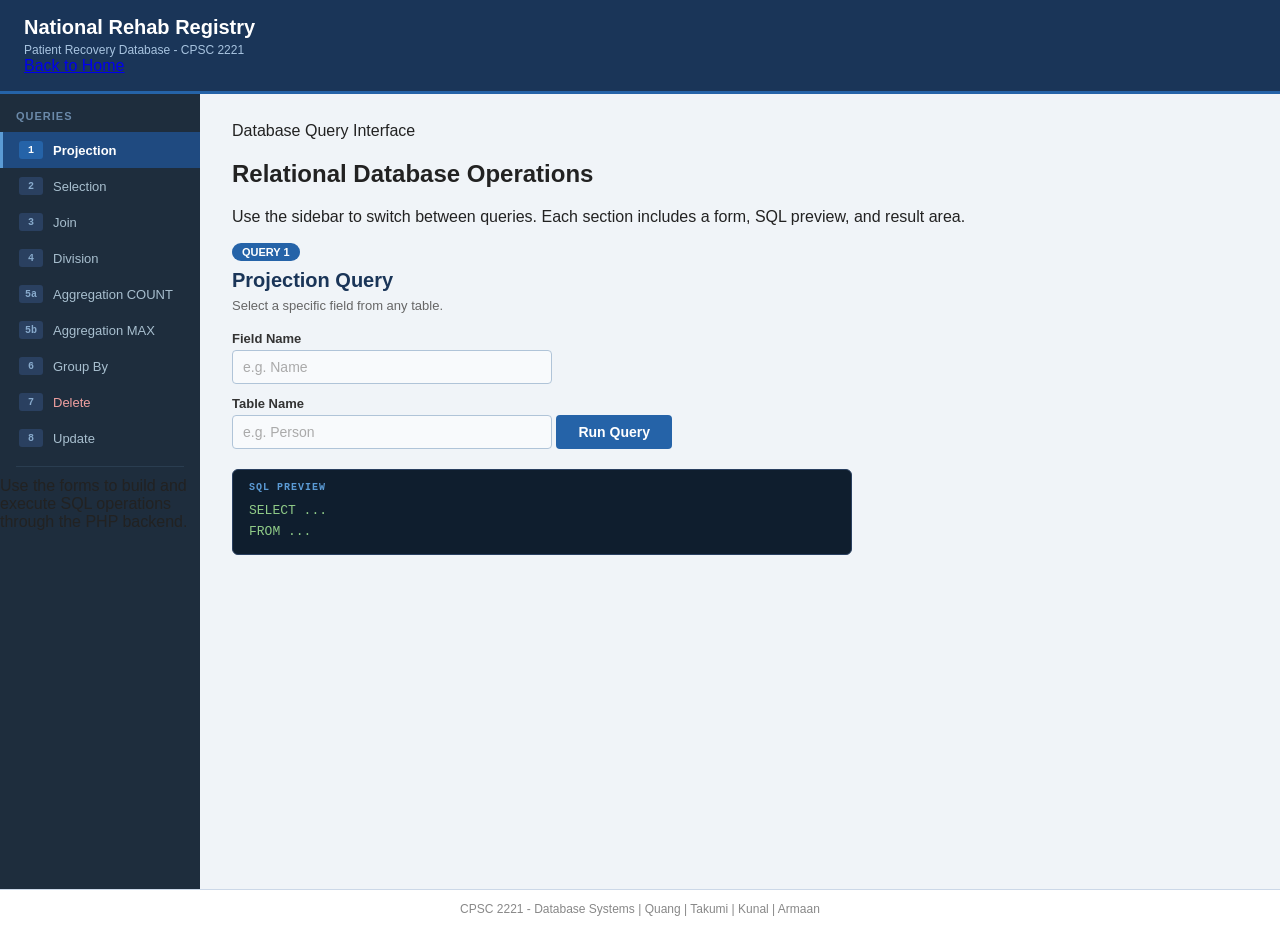
==== commit 65776218: "Update index.html" ====
--- a/index.html
+++ b/index.html
@@ -1,20 +1,34 @@
 <!doctype html>
-<html>
+<html lang="en">
 <head>
+  <meta charset="UTF-8">
+  <meta name="viewport" content="width=device-width, initial-scale=1.0">
   <title>National Rehab Registry - Queries</title>
-  <link rel="stylesheet" href="resources/css/style.css">
+  <link rel="stylesheet" href="resources/css/style.css" />
+  <script>
+    if (
+      window.location.pathname.endsWith("/national-rehab-registry/") ||
+      window.location.pathname.endsWith("/national-rehab-registry")
+    ) {
+      window.location.href = "home.html";
+    }
+  </script>
 </head>
 <body>
-
   <div class="header">
-    <h1>National Rehab Registry</h1>
-    <p class="subtitle">Patient Recovery Database - CPSC 2221</p>
+    <div class="header-inner">
+      <div>
+        <h1>National Rehab Registry</h1>
+        <p class="subtitle">Patient Recovery Database - CPSC 2221</p>
+      </div>
+      <a href="home.html" class="top-home-btn">Back to Home</a>
+    </div>
   </div>
 
   <div class="app-layout">
-
-    <div class="sidebar">
+    <aside class="sidebar">
       <p class="sidebar-heading">Queries</p>
+
       <a class="nav-item active" href="#" onclick="showQuery('q1', this)">
         <span class="nav-num">1</span> Projection
       </a>
@@ -42,31 +56,47 @@
       <a class="nav-item" href="#" onclick="showQuery('q8', this)">
         <span class="nav-num">8</span> Update
       </a>
+
       <div class="sidebar-divider"></div>
-      <a class="nav-item nav-home" href="home.html">
-        <span class="nav-num">H</span> Home
-      </a>
-    </div>
-
-    <div class="main">
+
+      <div class="sidebar-note">
+        Use the forms to build and execute SQL operations through the PHP backend.
+      </div>
+    </aside>
+
+    <main class="main">
+
+      <div class="page-intro">
+        <div class="page-intro-label">Database Query Interface</div>
+        <h2>Relational Database Operations</h2>
+        <p>
+          Use the sidebar to switch between queries. Each section includes a form,
+          SQL preview, and result area.
+        </p>
+      </div>
 
       <div class="query-panel" id="q1">
         <div class="card-label">Query 1</div>
         <h2>Projection Query</h2>
         <p class="hint">Select a specific field from any table.</p>
         <form onsubmit="runQuery(event, 'result1')">
-          <input type="hidden" name="queryType" value="projection">
+          <input type="hidden" name="queryType" value="projection" />
+
           <label>Field Name</label>
-          <input type="text" name="fieldName" placeholder="e.g. Name" oninput="updateSQL1()">
+          <input type="text" name="fieldName" placeholder="e.g. Name" oninput="updateSQL1()" />
+
           <label>Table Name</label>
-          <input type="text" name="tableName" placeholder="e.g. Person" oninput="updateSQL1()">
-          <br><br>
-          <input type="submit" value="Run Query">
-        </form>
-        <div class="sql-box">
-          <p class="sql-label">SQL Preview</p>
-          <code id="sql1">SELECT ... FROM ...</code>
-        </div>
+          <input type="text" name="tableName" placeholder="e.g. Person" oninput="updateSQL1()" />
+
+          <input type="submit" value="Run Query" />
+        </form>
+
+        <div class="sql-box">
+          <p class="sql-label">SQL Preview</p>
+          <code id="sql1">SELECT ...
+FROM ...</code>
+        </div>
+
         <div class="result-area" id="result1"></div>
       </div>
 
@@ -75,22 +105,30 @@
         <h2>Selection Query</h2>
         <p class="hint">Filter rows from a table using a condition.</p>
         <form onsubmit="runQuery(event, 'result2')">
-          <input type="hidden" name="queryType" value="selection">
+          <input type="hidden" name="queryType" value="selection" />
+
           <label>Field to Display</label>
-          <input type="text" name="selectField" placeholder="e.g. Name" oninput="updateSQL2()">
+          <input type="text" name="selectField" placeholder="e.g. Name" oninput="updateSQL2()" />
+
           <label>Table Name</label>
-          <input type="text" name="selectTable" placeholder="e.g. Person" oninput="updateSQL2()">
+          <input type="text" name="selectTable" placeholder="e.g. Person" oninput="updateSQL2()" />
+
           <label>Filter Field</label>
-          <input type="text" name="conditionField" placeholder="e.g. SSN" oninput="updateSQL2()">
+          <input type="text" name="conditionField" placeholder="e.g. SSN" oninput="updateSQL2()" />
+
           <label>Filter Value</label>
-          <input type="text" name="conditionValue" placeholder="e.g. 1001" oninput="updateSQL2()">
-          <br><br>
-          <input type="submit" value="Run Query">
-        </form>
-        <div class="sql-box">
-          <p class="sql-label">SQL Preview</p>
-          <code id="sql2">SELECT ... FROM ... WHERE ... = ...</code>
-        </div>
+          <input type="text" name="conditionValue" placeholder="e.g. 1001" oninput="updateSQL2()" />
+
+          <input type="submit" value="Run Query" />
+        </form>
+
+        <div class="sql-box">
+          <p class="sql-label">SQL Preview</p>
+          <code id="sql2">SELECT ...
+FROM ...
+WHERE ... = '...'</code>
+        </div>
+
         <div class="result-area" id="result2"></div>
       </div>
 
@@ -99,22 +137,31 @@
         <h2>Join Query</h2>
         <p class="hint">Combine two tables using a shared field.</p>
         <form onsubmit="runQuery(event, 'result3')">
-          <input type="hidden" name="queryType" value="join">
+          <input type="hidden" name="queryType" value="join" />
+
           <label>First Table</label>
-          <input type="text" name="table1" placeholder="e.g. Person" oninput="updateSQL3()">
+          <input type="text" name="table1" placeholder="e.g. Person" oninput="updateSQL3()" />
+
           <label>Second Table</label>
-          <input type="text" name="table2" placeholder="e.g. Staff" oninput="updateSQL3()">
+          <input type="text" name="table2" placeholder="e.g. Staff" oninput="updateSQL3()" />
+
           <label>Join Field from Table 1</label>
-          <input type="text" name="joinField1" placeholder="e.g. SSN" oninput="updateSQL3()">
+          <input type="text" name="joinField1" placeholder="e.g. SSN" oninput="updateSQL3()" />
+
           <label>Join Field from Table 2</label>
-          <input type="text" name="joinField2" placeholder="e.g. SSN" oninput="updateSQL3()">
-          <br><br>
-          <input type="submit" value="Run Query">
-        </form>
-        <div class="sql-box">
-          <p class="sql-label">SQL Preview</p>
-          <code id="sql3">SELECT * FROM ... JOIN ... ON ....field = ....field</code>
-        </div>
+          <input type="text" name="joinField2" placeholder="e.g. SSN" oninput="updateSQL3()" />
+
+          <input type="submit" value="Run Query" />
+        </form>
+
+        <div class="sql-box">
+          <p class="sql-label">SQL Preview</p>
+          <code id="sql3">SELECT *
+FROM ...
+JOIN ...
+ON ....field = ....field</code>
+        </div>
+
         <div class="result-area" id="result3"></div>
       </div>
 
@@ -123,16 +170,25 @@
         <h2>Division Query</h2>
         <p class="hint">Find staff who are responsible for all treatment plans.</p>
         <form onsubmit="runQuery(event, 'result4')">
-          <input type="hidden" name="queryType" value="division">
+          <input type="hidden" name="queryType" value="division" />
+
           <label>Description</label>
-          <input type="text" name="divisionInput" placeholder="e.g. all treatment plans">
-          <br><br>
-          <input type="submit" value="Run Query">
-        </form>
-        <div class="sql-box">
-          <p class="sql-label">SQL Preview</p>
-          <code id="sql4">SELECT sr.SID FROM SpecialistResponsible sr GROUP BY sr.SID HAVING COUNT(DISTINCT sr.TID) = (SELECT COUNT(*) FROM TreatmentPlan)</code>
-        </div>
+          <input type="text" name="divisionInput" placeholder="e.g. all treatment plans" />
+
+          <input type="submit" value="Run Query" />
+        </form>
+
+        <div class="sql-box">
+          <p class="sql-label">SQL Preview</p>
+          <code id="sql4">SELECT sr.SID
+FROM SpecialistResponsible sr
+GROUP BY sr.SID
+HAVING COUNT(DISTINCT sr.TID) = (
+  SELECT COUNT(*)
+  FROM TreatmentPlan
+)</code>
+        </div>
+
         <div class="result-area" id="result4"></div>
       </div>
 
@@ -141,20 +197,26 @@
         <h2>Aggregation - COUNT</h2>
         <p class="hint">Count the number of rows in a table. Type COUNT in the function field.</p>
         <form onsubmit="runQuery(event, 'result5a')">
-          <input type="hidden" name="queryType" value="aggregation1">
+          <input type="hidden" name="queryType" value="aggregation1" />
+
           <label>Function</label>
-          <input type="text" name="aggFunction1" placeholder="COUNT" oninput="updateSQL5a()">
+          <input type="text" name="aggFunction1" placeholder="COUNT" oninput="updateSQL5a()" />
+
           <label>Field</label>
-          <input type="text" name="aggField1" placeholder="e.g. PID" oninput="updateSQL5a()">
+          <input type="text" name="aggField1" placeholder="e.g. PID" oninput="updateSQL5a()" />
+
           <label>Table</label>
-          <input type="text" name="aggTable1" placeholder="e.g. PatientMonitors" oninput="updateSQL5a()">
-          <br><br>
-          <input type="submit" value="Run Query">
-        </form>
-        <div class="sql-box">
-          <p class="sql-label">SQL Preview</p>
-          <code id="sql5a">SELECT COUNT(...) AS CountResult FROM ...</code>
-        </div>
+          <input type="text" name="aggTable1" placeholder="e.g. PatientMonitors" oninput="updateSQL5a()" />
+
+          <input type="submit" value="Run Query" />
+        </form>
+
+        <div class="sql-box">
+          <p class="sql-label">SQL Preview</p>
+          <code id="sql5a">SELECT COUNT(...) AS CountResult
+FROM ...</code>
+        </div>
+
         <div class="result-area" id="result5a"></div>
       </div>
 
@@ -163,20 +225,26 @@
         <h2>Aggregation - MAX</h2>
         <p class="hint">Find the highest value in a field. Type MAX in the function field.</p>
         <form onsubmit="runQuery(event, 'result5b')">
-          <input type="hidden" name="queryType" value="aggregation2">
+          <input type="hidden" name="queryType" value="aggregation2" />
+
           <label>Function</label>
-          <input type="text" name="aggFunction2" placeholder="MAX" oninput="updateSQL5b()">
+          <input type="text" name="aggFunction2" placeholder="MAX" oninput="updateSQL5b()" />
+
           <label>Field</label>
-          <input type="text" name="aggField2" placeholder="e.g. TID" oninput="updateSQL5b()">
+          <input type="text" name="aggField2" placeholder="e.g. TID" oninput="updateSQL5b()" />
+
           <label>Table</label>
-          <input type="text" name="aggTable2" placeholder="e.g. TreatmentPlan" oninput="updateSQL5b()">
-          <br><br>
-          <input type="submit" value="Run Query">
-        </form>
-        <div class="sql-box">
-          <p class="sql-label">SQL Preview</p>
-          <code id="sql5b">SELECT MAX(...) AS MaxResult FROM ...</code>
-        </div>
+          <input type="text" name="aggTable2" placeholder="e.g. TreatmentPlan" oninput="updateSQL5b()" />
+
+          <input type="submit" value="Run Query" />
+        </form>
+
+        <div class="sql-box">
+          <p class="sql-label">SQL Preview</p>
+          <code id="sql5b">SELECT MAX(...) AS MaxResult
+FROM ...</code>
+        </div>
+
         <div class="result-area" id="result5b"></div>
       </div>
 
@@ -185,22 +253,30 @@
         <h2>Nested Aggregation with GROUP BY</h2>
         <p class="hint">Get an aggregated value for each group in a table.</p>
         <form onsubmit="runQuery(event, 'result6')">
-          <input type="hidden" name="queryType" value="groupby">
+          <input type="hidden" name="queryType" value="groupby" />
+
           <label>Aggregate Function</label>
-          <input type="text" name="groupFunction" placeholder="e.g. COUNT" oninput="updateSQL6()">
+          <input type="text" name="groupFunction" placeholder="e.g. COUNT" oninput="updateSQL6()" />
+
           <label>Aggregate Field</label>
-          <input type="text" name="groupAggField" placeholder="e.g. PID" oninput="updateSQL6()">
+          <input type="text" name="groupAggField" placeholder="e.g. PID" oninput="updateSQL6()" />
+
           <label>Table</label>
-          <input type="text" name="groupTable" placeholder="e.g. PatientMonitors" oninput="updateSQL6()">
+          <input type="text" name="groupTable" placeholder="e.g. PatientMonitors" oninput="updateSQL6()" />
+
           <label>Group By Field</label>
-          <input type="text" name="groupField" placeholder="e.g. SID" oninput="updateSQL6()">
-          <br><br>
-          <input type="submit" value="Run Query">
-        </form>
-        <div class="sql-box">
-          <p class="sql-label">SQL Preview</p>
-          <code id="sql6">SELECT ..., COUNT(...) AS AggregatedValue FROM ... GROUP BY ...</code>
-        </div>
+          <input type="text" name="groupField" placeholder="e.g. SID" oninput="updateSQL6()" />
+
+          <input type="submit" value="Run Query" />
+        </form>
+
+        <div class="sql-box">
+          <p class="sql-label">SQL Preview</p>
+          <code id="sql6">SELECT ..., COUNT(...) AS AggregatedValue
+FROM ...
+GROUP BY ...</code>
+        </div>
+
         <div class="result-area" id="result6"></div>
       </div>
 
@@ -209,20 +285,26 @@
         <h2>Delete Operation</h2>
         <p class="hint">Delete a record by ID. This will cascade and remove related records too.</p>
         <form onsubmit="runQuery(event, 'result7')">
-          <input type="hidden" name="queryType" value="delete">
+          <input type="hidden" name="queryType" value="delete" />
+
           <label>Table Name</label>
-          <input type="text" name="deleteTable" placeholder="e.g. PatientMonitors" oninput="updateSQL7()">
+          <input type="text" name="deleteTable" placeholder="e.g. PatientMonitors" oninput="updateSQL7()" />
+
           <label>ID Field</label>
-          <input type="text" name="deleteField" placeholder="e.g. PID" oninput="updateSQL7()">
+          <input type="text" name="deleteField" placeholder="e.g. PID" oninput="updateSQL7()" />
+
           <label>ID Value</label>
-          <input type="text" name="deleteValue" placeholder="e.g. 8001" oninput="updateSQL7()">
-          <br><br>
-          <input type="submit" value="Delete Record" class="btn-danger">
-        </form>
+          <input type="text" name="deleteValue" placeholder="e.g. 8001" oninput="updateSQL7()" />
+
+          <input type="submit" value="Delete Record" class="btn-danger" />
+        </form>
+
         <div class="sql-box sql-box-danger">
           <p class="sql-label">SQL Preview</p>
-          <code id="sql7">DELETE FROM ... WHERE ... = ...</code>
-        </div>
+          <code id="sql7">DELETE FROM ...
+WHERE ... = '...'</code>
+        </div>
+
         <div class="result-area" id="result7"></div>
       </div>
 
@@ -231,28 +313,37 @@
         <h2>Update Operation</h2>
         <p class="hint">Change a field value for a specific record in the database.</p>
         <form onsubmit="runQuery(event, 'result8')">
-          <input type="hidden" name="queryType" value="update">
+          <input type="hidden" name="queryType" value="update" />
+
           <label>Table Name</label>
-          <input type="text" name="updateTable" placeholder="e.g. Person" oninput="updateSQL8()">
+          <input type="text" name="updateTable" placeholder="e.g. Person" oninput="updateSQL8()" />
+
           <label>ID Field</label>
-          <input type="text" name="updateIDField" placeholder="e.g. SSN" oninput="updateSQL8()">
+          <input type="text" name="updateIDField" placeholder="e.g. SSN" oninput="updateSQL8()" />
+
           <label>ID Value</label>
-          <input type="text" name="updateIDValue" placeholder="e.g. 1001" oninput="updateSQL8()">
+          <input type="text" name="updateIDValue" placeholder="e.g. 1001" oninput="updateSQL8()" />
+
           <label>Field to Update</label>
-          <input type="text" name="updateField" placeholder="e.g. Address" oninput="updateSQL8()">
+          <input type="text" name="updateField" placeholder="e.g. Address" oninput="updateSQL8()" />
+
           <label>New Value</label>
-          <input type="text" name="newValue" placeholder="e.g. 999 New Ave" oninput="updateSQL8()">
-          <br><br>
-          <input type="submit" value="Update Record">
-        </form>
-        <div class="sql-box">
-          <p class="sql-label">SQL Preview</p>
-          <code id="sql8">UPDATE ... SET ... = '...' WHERE ... = '...'</code>
-        </div>
+          <input type="text" name="newValue" placeholder="e.g. 999 New Ave" oninput="updateSQL8()" />
+
+          <input type="submit" value="Update Record" />
+        </form>
+
+        <div class="sql-box">
+          <p class="sql-label">SQL Preview</p>
+          <code id="sql8">UPDATE ...
+SET ... = '...'
+WHERE ... = '...'</code>
+        </div>
+
         <div class="result-area" id="result8"></div>
       </div>
 
-    </div>
+    </main>
   </div>
 
   <div class="footer">
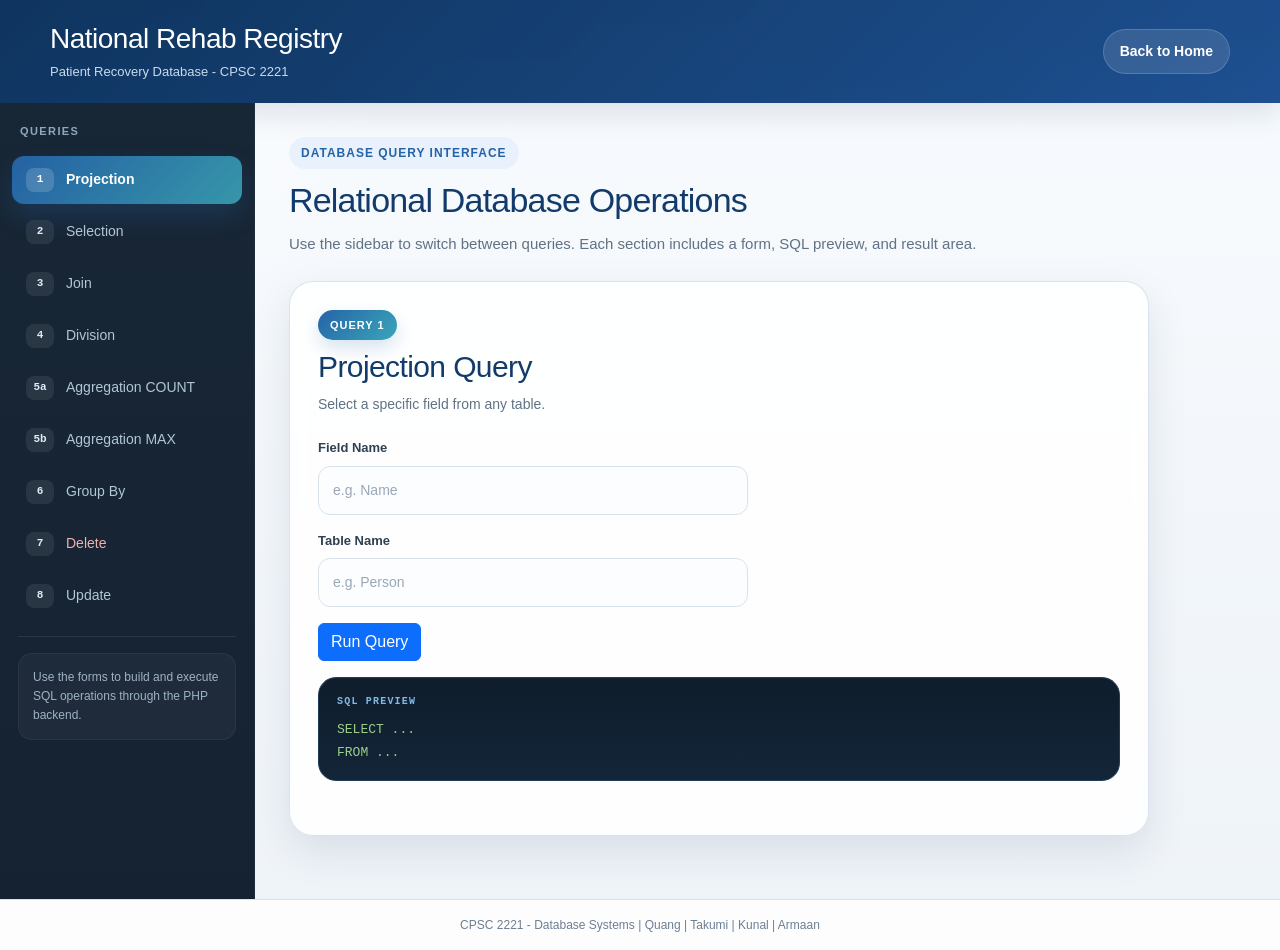
==== commit 610e47f9: "Updated everything" ====
--- a/index.html
+++ b/index.html
@@ -1,355 +1,619 @@
 <!doctype html>
 <html lang="en">
-<head>
-  <meta charset="UTF-8">
-  <meta name="viewport" content="width=device-width, initial-scale=1.0">
-  <title>National Rehab Registry - Queries</title>
-  <link rel="stylesheet" href="resources/css/style.css" />
-  <script>
-    if (
-      window.location.pathname.endsWith("/national-rehab-registry/") ||
-      window.location.pathname.endsWith("/national-rehab-registry")
-    ) {
-      window.location.href = "home.html";
-    }
-  </script>
-</head>
-<body>
-  <div class="header">
-    <div class="header-inner">
-      <div>
-        <h1>National Rehab Registry</h1>
-        <p class="subtitle">Patient Recovery Database - CPSC 2221</p>
-      </div>
-      <a href="home.html" class="top-home-btn">Back to Home</a>
-    </div>
-  </div>
-
-  <div class="app-layout">
-    <aside class="sidebar">
-      <p class="sidebar-heading">Queries</p>
-
-      <a class="nav-item active" href="#" onclick="showQuery('q1', this)">
-        <span class="nav-num">1</span> Projection
-      </a>
-      <a class="nav-item" href="#" onclick="showQuery('q2', this)">
-        <span class="nav-num">2</span> Selection
-      </a>
-      <a class="nav-item" href="#" onclick="showQuery('q3', this)">
-        <span class="nav-num">3</span> Join
-      </a>
-      <a class="nav-item" href="#" onclick="showQuery('q4', this)">
-        <span class="nav-num">4</span> Division
-      </a>
-      <a class="nav-item" href="#" onclick="showQuery('q5a', this)">
-        <span class="nav-num">5a</span> Aggregation COUNT
-      </a>
-      <a class="nav-item" href="#" onclick="showQuery('q5b', this)">
-        <span class="nav-num">5b</span> Aggregation MAX
-      </a>
-      <a class="nav-item" href="#" onclick="showQuery('q6', this)">
-        <span class="nav-num">6</span> Group By
-      </a>
-      <a class="nav-item nav-danger" href="#" onclick="showQuery('q7', this)">
-        <span class="nav-num">7</span> Delete
-      </a>
-      <a class="nav-item" href="#" onclick="showQuery('q8', this)">
-        <span class="nav-num">8</span> Update
-      </a>
-
-      <div class="sidebar-divider"></div>
-
-      <div class="sidebar-note">
-        Use the forms to build and execute SQL operations through the PHP backend.
-      </div>
-    </aside>
-
-    <main class="main">
-
-      <div class="page-intro">
-        <div class="page-intro-label">Database Query Interface</div>
-        <h2>Relational Database Operations</h2>
-        <p>
-          Use the sidebar to switch between queries. Each section includes a form,
-          SQL preview, and result area.
-        </p>
-      </div>
-
-      <div class="query-panel" id="q1">
-        <div class="card-label">Query 1</div>
-        <h2>Projection Query</h2>
-        <p class="hint">Select a specific field from any table.</p>
-        <form onsubmit="runQuery(event, 'result1')">
-          <input type="hidden" name="queryType" value="projection" />
-
-          <label>Field Name</label>
-          <input type="text" name="fieldName" placeholder="e.g. Name" oninput="updateSQL1()" />
-
-          <label>Table Name</label>
-          <input type="text" name="tableName" placeholder="e.g. Person" oninput="updateSQL1()" />
-
-          <input type="submit" value="Run Query" />
-        </form>
-
-        <div class="sql-box">
-          <p class="sql-label">SQL Preview</p>
-          <code id="sql1">SELECT ...
-FROM ...</code>
+    <head>
+        <meta charset="UTF-8" />
+        <meta name="viewport" content="width=device-width, initial-scale=1.0" />
+        <title>National Rehab Registry - Queries</title>
+        <link
+            rel="stylesheet"
+            href="https://cdn.jsdelivr.net/npm/bootstrap@5.3.3/dist/css/bootstrap.min.css"
+        />
+        <link rel="stylesheet" href="resources/css/style.css" />
+        <script>
+            if (
+                window.location.pathname.endsWith(
+                    "/national-rehab-registry/",
+                ) ||
+                window.location.pathname.endsWith("/national-rehab-registry")
+            ) {
+                window.location.href = "home.html";
+            }
+        </script>
+    </head>
+    <body>
+        <div class="header">
+            <div class="header-inner">
+                <div>
+                    <h1>National Rehab Registry</h1>
+                    <p class="subtitle">
+                        Patient Recovery Database - CPSC 2221
+                    </p>
+                </div>
+                <a href="home.html" class="btn btn-outline-light top-home-btn"
+                    >Back to Home</a
+                >
+            </div>
         </div>
 
-        <div class="result-area" id="result1"></div>
-      </div>
-
-      <div class="query-panel hidden" id="q2">
-        <div class="card-label">Query 2</div>
-        <h2>Selection Query</h2>
-        <p class="hint">Filter rows from a table using a condition.</p>
-        <form onsubmit="runQuery(event, 'result2')">
-          <input type="hidden" name="queryType" value="selection" />
-
-          <label>Field to Display</label>
-          <input type="text" name="selectField" placeholder="e.g. Name" oninput="updateSQL2()" />
-
-          <label>Table Name</label>
-          <input type="text" name="selectTable" placeholder="e.g. Person" oninput="updateSQL2()" />
-
-          <label>Filter Field</label>
-          <input type="text" name="conditionField" placeholder="e.g. SSN" oninput="updateSQL2()" />
-
-          <label>Filter Value</label>
-          <input type="text" name="conditionValue" placeholder="e.g. 1001" oninput="updateSQL2()" />
-
-          <input type="submit" value="Run Query" />
-        </form>
-
-        <div class="sql-box">
-          <p class="sql-label">SQL Preview</p>
-          <code id="sql2">SELECT ...
-FROM ...
-WHERE ... = '...'</code>
+        <div class="app-layout">
+            <aside class="sidebar">
+                <p class="sidebar-heading">Queries</p>
+                <a
+                    class="nav-item active"
+                    href="#"
+                    onclick="showQuery('q1', this)"
+                    ><span class="nav-num">1</span> Projection</a
+                >
+                <a class="nav-item" href="#" onclick="showQuery('q2', this)"
+                    ><span class="nav-num">2</span> Selection</a
+                >
+                <a class="nav-item" href="#" onclick="showQuery('q3', this)"
+                    ><span class="nav-num">3</span> Join</a
+                >
+                <a class="nav-item" href="#" onclick="showQuery('q4', this)"
+                    ><span class="nav-num">4</span> Division</a
+                >
+                <a class="nav-item" href="#" onclick="showQuery('q5a', this)"
+                    ><span class="nav-num">5a</span> Aggregation COUNT</a
+                >
+                <a class="nav-item" href="#" onclick="showQuery('q5b', this)"
+                    ><span class="nav-num">5b</span> Aggregation MAX</a
+                >
+                <a class="nav-item" href="#" onclick="showQuery('q6', this)"
+                    ><span class="nav-num">6</span> Group By</a
+                >
+                <a
+                    class="nav-item nav-danger"
+                    href="#"
+                    onclick="showQuery('q7', this)"
+                    ><span class="nav-num">7</span> Delete</a
+                >
+                <a class="nav-item" href="#" onclick="showQuery('q8', this)"
+                    ><span class="nav-num">8</span> Update</a
+                >
+                <div class="sidebar-divider"></div>
+                <div class="sidebar-note">
+                    Use the forms to build and execute SQL operations through
+                    the PHP backend.
+                </div>
+            </aside>
+
+            <main class="main">
+                <div class="page-intro">
+                    <div class="page-intro-label">Database Query Interface</div>
+                    <h2>Relational Database Operations</h2>
+                    <p>
+                        Use the sidebar to switch between queries. Each section
+                        includes a form, SQL preview, and result area.
+                    </p>
+                </div>
+
+                <!-- Query 1 - Projection -->
+                <div class="query-panel" id="q1">
+                    <div class="card-label">Query 1</div>
+                    <h2>Projection Query</h2>
+                    <p class="hint">Select a specific field from any table.</p>
+                    <form onsubmit="runQuery(event, 'result1')">
+                        <input
+                            type="hidden"
+                            name="queryType"
+                            value="projection"
+                        />
+                        <div class="mb-3">
+                            <label class="form-label">Field Name</label>
+                            <input
+                                type="text"
+                                class="form-control"
+                                name="fieldName"
+                                placeholder="e.g. Name"
+                                oninput="updateSQL1()"
+                            />
+                        </div>
+                        <div class="mb-3">
+                            <label class="form-label">Table Name</label>
+                            <input
+                                type="text"
+                                class="form-control"
+                                name="tableName"
+                                placeholder="e.g. Person"
+                                oninput="updateSQL1()"
+                            />
+                        </div>
+                        <button type="submit" class="btn btn-primary">
+                            Run Query
+                        </button>
+                    </form>
+                    <div class="sql-box mt-3">
+                        <p class="sql-label">SQL Preview</p>
+                        <code id="sql1">SELECT ... FROM ...</code>
+                    </div>
+                    <div class="result-area" id="result1"></div>
+                </div>
+
+                <!-- Query 2 - Selection -->
+                <div class="query-panel hidden" id="q2">
+                    <div class="card-label">Query 2</div>
+                    <h2>Selection Query</h2>
+                    <p class="hint">
+                        Filter rows from a table using a condition.
+                    </p>
+                    <form onsubmit="runQuery(event, 'result2')">
+                        <input
+                            type="hidden"
+                            name="queryType"
+                            value="selection"
+                        />
+                        <div class="mb-3">
+                            <label class="form-label">Field to Display</label>
+                            <input
+                                type="text"
+                                class="form-control"
+                                name="selectField"
+                                placeholder="e.g. Name"
+                                oninput="updateSQL2()"
+                            />
+                        </div>
+                        <div class="mb-3">
+                            <label class="form-label">Table Name</label>
+                            <input
+                                type="text"
+                                class="form-control"
+                                name="selectTable"
+                                placeholder="e.g. Person"
+                                oninput="updateSQL2()"
+                            />
+                        </div>
+                        <div class="mb-3">
+                            <label class="form-label">Filter Field</label>
+                            <input
+                                type="text"
+                                class="form-control"
+                                name="conditionField"
+                                placeholder="e.g. SSN"
+                                oninput="updateSQL2()"
+                            />
+                        </div>
+                        <div class="mb-3">
+                            <label class="form-label">Filter Value</label>
+                            <input
+                                type="text"
+                                class="form-control"
+                                name="conditionValue"
+                                placeholder="e.g. 1001"
+                                oninput="updateSQL2()"
+                            />
+                        </div>
+                        <button type="submit" class="btn btn-primary">
+                            Run Query
+                        </button>
+                    </form>
+                    <div class="sql-box mt-3">
+                        <p class="sql-label">SQL Preview</p>
+                        <code id="sql2"
+                            >SELECT ... FROM ... WHERE ... = '...'</code
+                        >
+                    </div>
+                    <div class="result-area" id="result2"></div>
+                </div>
+
+                <!-- Query 3 - Join -->
+                <div class="query-panel hidden" id="q3">
+                    <div class="card-label">Query 3</div>
+                    <h2>Join Query</h2>
+                    <p class="hint">Combine two tables using a shared field.</p>
+                    <form onsubmit="runQuery(event, 'result3')">
+                        <input type="hidden" name="queryType" value="join" />
+                        <div class="mb-3">
+                            <label class="form-label">First Table</label>
+                            <input
+                                type="text"
+                                class="form-control"
+                                name="table1"
+                                placeholder="e.g. Person"
+                                oninput="updateSQL3()"
+                            />
+                        </div>
+                        <div class="mb-3">
+                            <label class="form-label">Second Table</label>
+                            <input
+                                type="text"
+                                class="form-control"
+                                name="table2"
+                                placeholder="e.g. Staff"
+                                oninput="updateSQL3()"
+                            />
+                        </div>
+                        <div class="mb-3">
+                            <label class="form-label"
+                                >Join Field from Table 1</label
+                            >
+                            <input
+                                type="text"
+                                class="form-control"
+                                name="joinField1"
+                                placeholder="e.g. SSN"
+                                oninput="updateSQL3()"
+                            />
+                        </div>
+                        <div class="mb-3">
+                            <label class="form-label"
+                                >Join Field from Table 2</label
+                            >
+                            <input
+                                type="text"
+                                class="form-control"
+                                name="joinField2"
+                                placeholder="e.g. SSN"
+                                oninput="updateSQL3()"
+                            />
+                        </div>
+                        <button type="submit" class="btn btn-primary">
+                            Run Query
+                        </button>
+                    </form>
+                    <div class="sql-box mt-3">
+                        <p class="sql-label">SQL Preview</p>
+                        <code id="sql3"
+                            >SELECT * FROM ... JOIN ... ON ....field =
+                            ....field</code
+                        >
+                    </div>
+                    <div class="result-area" id="result3"></div>
+                </div>
+
+                <!-- Query 4 - Division -->
+                <div class="query-panel hidden" id="q4">
+                    <div class="card-label">Query 4</div>
+                    <h2>Division Query</h2>
+                    <p class="hint">
+                        Find staff who are responsible for all treatment plans.
+                    </p>
+                    <form onsubmit="runQuery(event, 'result4')">
+                        <input
+                            type="hidden"
+                            name="queryType"
+                            value="division"
+                        />
+                        <div class="mb-3">
+                            <label class="form-label">Description</label>
+                            <input
+                                type="text"
+                                class="form-control"
+                                name="divisionInput"
+                                placeholder="e.g. all treatment plans"
+                            />
+                        </div>
+                        <button type="submit" class="btn btn-primary">
+                            Run Query
+                        </button>
+                    </form>
+                    <div class="sql-box mt-3">
+                        <p class="sql-label">SQL Preview</p>
+                        <code id="sql4"
+                            >SELECT DISTINCT sr.SID FROM SpecialistResponsible
+                            sr WHERE NOT EXISTS (SELECT tp.TID FROM
+                            TreatmentPlan tp WHERE NOT EXISTS (SELECT sr2.SID
+                            FROM SpecialistResponsible sr2 WHERE sr2.SID =
+                            sr.SID AND sr2.TID = tp.TID))</code
+                        >
+                    </div>
+                    <div class="result-area" id="result4"></div>
+                </div>
+
+                <!-- Query 5a - COUNT -->
+                <div class="query-panel hidden" id="q5a">
+                    <div class="card-label">Query 5a</div>
+                    <h2>Aggregation - COUNT</h2>
+                    <p class="hint">
+                        Count the number of rows in a table. Type COUNT in the
+                        function field.
+                    </p>
+                    <form onsubmit="runQuery(event, 'result5a')">
+                        <input
+                            type="hidden"
+                            name="queryType"
+                            value="aggregation1"
+                        />
+                        <div class="mb-3">
+                            <label class="form-label">Function</label>
+                            <input
+                                type="text"
+                                class="form-control"
+                                name="aggFunction1"
+                                placeholder="COUNT"
+                                oninput="updateSQL5a()"
+                            />
+                        </div>
+                        <div class="mb-3">
+                            <label class="form-label">Field</label>
+                            <input
+                                type="text"
+                                class="form-control"
+                                name="aggField1"
+                                placeholder="e.g. PID"
+                                oninput="updateSQL5a()"
+                            />
+                        </div>
+                        <div class="mb-3">
+                            <label class="form-label">Table</label>
+                            <input
+                                type="text"
+                                class="form-control"
+                                name="aggTable1"
+                                placeholder="e.g. PatientMonitors"
+                                oninput="updateSQL5a()"
+                            />
+                        </div>
+                        <button type="submit" class="btn btn-primary">
+                            Run Query
+                        </button>
+                    </form>
+                    <div class="sql-box mt-3">
+                        <p class="sql-label">SQL Preview</p>
+                        <code id="sql5a"
+                            >SELECT COUNT(...) AS CountResult FROM ...</code
+                        >
+                    </div>
+                    <div class="result-area" id="result5a"></div>
+                </div>
+
+                <!-- Query 5b - MAX -->
+                <div class="query-panel hidden" id="q5b">
+                    <div class="card-label">Query 5b</div>
+                    <h2>Aggregation - MAX</h2>
+                    <p class="hint">
+                        Find the highest value in a field. Type MAX in the
+                        function field.
+                    </p>
+                    <form onsubmit="runQuery(event, 'result5b')">
+                        <input
+                            type="hidden"
+                            name="queryType"
+                            value="aggregation2"
+                        />
+                        <div class="mb-3">
+                            <label class="form-label">Function</label>
+                            <input
+                                type="text"
+                                class="form-control"
+                                name="aggFunction2"
+                                placeholder="MAX"
+                                oninput="updateSQL5b()"
+                            />
+                        </div>
+                        <div class="mb-3">
+                            <label class="form-label">Field</label>
+                            <input
+                                type="text"
+                                class="form-control"
+                                name="aggField2"
+                                placeholder="e.g. TID"
+                                oninput="updateSQL5b()"
+                            />
+                        </div>
+                        <div class="mb-3">
+                            <label class="form-label">Table</label>
+                            <input
+                                type="text"
+                                class="form-control"
+                                name="aggTable2"
+                                placeholder="e.g. TreatmentPlan"
+                                oninput="updateSQL5b()"
+                            />
+                        </div>
+                        <button type="submit" class="btn btn-primary">
+                            Run Query
+                        </button>
+                    </form>
+                    <div class="sql-box mt-3">
+                        <p class="sql-label">SQL Preview</p>
+                        <code id="sql5b"
+                            >SELECT MAX(...) AS MaxResult FROM ...</code
+                        >
+                    </div>
+                    <div class="result-area" id="result5b"></div>
+                </div>
+
+                <!-- Query 6 - Group By -->
+                <div class="query-panel hidden" id="q6">
+                    <div class="card-label">Query 6</div>
+                    <h2>Nested Aggregation with GROUP BY</h2>
+                    <p class="hint">
+                        Get an aggregated value for each group in a table.
+                    </p>
+                    <form onsubmit="runQuery(event, 'result6')">
+                        <input type="hidden" name="queryType" value="groupby" />
+                        <div class="mb-3">
+                            <label class="form-label">Aggregate Function</label>
+                            <input
+                                type="text"
+                                class="form-control"
+                                name="groupFunction"
+                                placeholder="e.g. COUNT"
+                                oninput="updateSQL6()"
+                            />
+                        </div>
+                        <div class="mb-3">
+                            <label class="form-label">Aggregate Field</label>
+                            <input
+                                type="text"
+                                class="form-control"
+                                name="groupAggField"
+                                placeholder="e.g. PID"
+                                oninput="updateSQL6()"
+                            />
+                        </div>
+                        <div class="mb-3">
+                            <label class="form-label">Table</label>
+                            <input
+                                type="text"
+                                class="form-control"
+                                name="groupTable"
+                                placeholder="e.g. PatientMonitors"
+                                oninput="updateSQL6()"
+                            />
+                        </div>
+                        <div class="mb-3">
+                            <label class="form-label">Group By Field</label>
+                            <input
+                                type="text"
+                                class="form-control"
+                                name="groupField"
+                                placeholder="e.g. SID"
+                                oninput="updateSQL6()"
+                            />
+                        </div>
+                        <button type="submit" class="btn btn-primary">
+                            Run Query
+                        </button>
+                    </form>
+                    <div class="sql-box mt-3">
+                        <p class="sql-label">SQL Preview</p>
+                        <code id="sql6"
+                            >SELECT ..., COUNT(...) AS AggregatedValue FROM ...
+                            GROUP BY ...</code
+                        >
+                    </div>
+                    <div class="result-area" id="result6"></div>
+                </div>
+
+                <!-- Query 7 - Delete -->
+                <div class="query-panel hidden" id="q7">
+                    <div class="card-label danger-label">Query 7</div>
+                    <h2>Delete Operation</h2>
+                    <p class="hint">
+                        Delete a record by ID. This will cascade and remove
+                        related records too.
+                    </p>
+                    <div class="alert alert-danger" role="alert">
+                        Warning: This will permanently delete the record and all
+                        related data.
+                    </div>
+                    <form onsubmit="runQuery(event, 'result7')">
+                        <input type="hidden" name="queryType" value="delete" />
+                        <div class="mb-3">
+                            <label class="form-label">Table Name</label>
+                            <input
+                                type="text"
+                                class="form-control"
+                                name="deleteTable"
+                                placeholder="e.g. PatientMonitors"
+                                oninput="updateSQL7()"
+                            />
+                        </div>
+                        <div class="mb-3">
+                            <label class="form-label">ID Field</label>
+                            <input
+                                type="text"
+                                class="form-control"
+                                name="deleteField"
+                                placeholder="e.g. PID"
+                                oninput="updateSQL7()"
+                            />
+                        </div>
+                        <div class="mb-3">
+                            <label class="form-label">ID Value</label>
+                            <input
+                                type="text"
+                                class="form-control"
+                                name="deleteValue"
+                                placeholder="e.g. 8001"
+                                oninput="updateSQL7()"
+                            />
+                        </div>
+                        <button type="submit" class="btn btn-danger">
+                            Delete Record
+                        </button>
+                    </form>
+                    <div class="sql-box sql-box-danger mt-3">
+                        <p class="sql-label">SQL Preview</p>
+                        <code id="sql7">DELETE FROM ... WHERE ... = '...'</code>
+                    </div>
+                    <div class="result-area" id="result7"></div>
+                </div>
+
+                <!-- Query 8 - Update -->
+                <div class="query-panel hidden" id="q8">
+                    <div class="card-label">Query 8</div>
+                    <h2>Update Operation</h2>
+                    <p class="hint">
+                        Change a field value for a specific record in the
+                        database.
+                    </p>
+                    <form onsubmit="runQuery(event, 'result8')">
+                        <input type="hidden" name="queryType" value="update" />
+                        <div class="mb-3">
+                            <label class="form-label">Table Name</label>
+                            <input
+                                type="text"
+                                class="form-control"
+                                name="updateTable"
+                                placeholder="e.g. Person"
+                                oninput="updateSQL8()"
+                            />
+                        </div>
+                        <div class="mb-3">
+                            <label class="form-label">ID Field</label>
+                            <input
+                                type="text"
+                                class="form-control"
+                                name="updateIDField"
+                                placeholder="e.g. SSN"
+                                oninput="updateSQL8()"
+                            />
+                        </div>
+                        <div class="mb-3">
+                            <label class="form-label">ID Value</label>
+                            <input
+                                type="text"
+                                class="form-control"
+                                name="updateIDValue"
+                                placeholder="e.g. 1001"
+                                oninput="updateSQL8()"
+                            />
+                        </div>
+                        <div class="mb-3">
+                            <label class="form-label">Field to Update</label>
+                            <input
+                                type="text"
+                                class="form-control"
+                                name="updateField"
+                                placeholder="e.g. Address"
+                                oninput="updateSQL8()"
+                            />
+                        </div>
+                        <div class="mb-3">
+                            <label class="form-label">New Value</label>
+                            <input
+                                type="text"
+                                class="form-control"
+                                name="newValue"
+                                placeholder="e.g. 999 New Ave"
+                                oninput="updateSQL8()"
+                            />
+                        </div>
+                        <button type="submit" class="btn btn-primary">
+                            Update Record
+                        </button>
+                    </form>
+                    <div class="sql-box mt-3">
+                        <p class="sql-label">SQL Preview</p>
+                        <code id="sql8"
+                            >UPDATE ... SET ... = '...' WHERE ... = '...'</code
+                        >
+                    </div>
+                    <div class="result-area" id="result8"></div>
+                </div>
+            </main>
         </div>
 
-        <div class="result-area" id="result2"></div>
-      </div>
-
-      <div class="query-panel hidden" id="q3">
-        <div class="card-label">Query 3</div>
-        <h2>Join Query</h2>
-        <p class="hint">Combine two tables using a shared field.</p>
-        <form onsubmit="runQuery(event, 'result3')">
-          <input type="hidden" name="queryType" value="join" />
-
-          <label>First Table</label>
-          <input type="text" name="table1" placeholder="e.g. Person" oninput="updateSQL3()" />
-
-          <label>Second Table</label>
-          <input type="text" name="table2" placeholder="e.g. Staff" oninput="updateSQL3()" />
-
-          <label>Join Field from Table 1</label>
-          <input type="text" name="joinField1" placeholder="e.g. SSN" oninput="updateSQL3()" />
-
-          <label>Join Field from Table 2</label>
-          <input type="text" name="joinField2" placeholder="e.g. SSN" oninput="updateSQL3()" />
-
-          <input type="submit" value="Run Query" />
-        </form>
-
-        <div class="sql-box">
-          <p class="sql-label">SQL Preview</p>
-          <code id="sql3">SELECT *
-FROM ...
-JOIN ...
-ON ....field = ....field</code>
+        <div class="footer">
+            <p>
+                CPSC 2221 - Database Systems | Quang | Takumi | Kunal | Armaan
+            </p>
         </div>
 
-        <div class="result-area" id="result3"></div>
-      </div>
-
-      <div class="query-panel hidden" id="q4">
-        <div class="card-label">Query 4</div>
-        <h2>Division Query</h2>
-        <p class="hint">Find staff who are responsible for all treatment plans.</p>
-        <form onsubmit="runQuery(event, 'result4')">
-          <input type="hidden" name="queryType" value="division" />
-
-          <label>Description</label>
-          <input type="text" name="divisionInput" placeholder="e.g. all treatment plans" />
-
-          <input type="submit" value="Run Query" />
-        </form>
-
-        <div class="sql-box">
-          <p class="sql-label">SQL Preview</p>
-          <code id="sql4">SELECT sr.SID
-FROM SpecialistResponsible sr
-GROUP BY sr.SID
-HAVING COUNT(DISTINCT sr.TID) = (
-  SELECT COUNT(*)
-  FROM TreatmentPlan
-)</code>
-        </div>
-
-        <div class="result-area" id="result4"></div>
-      </div>
-
-      <div class="query-panel hidden" id="q5a">
-        <div class="card-label">Query 5a</div>
-        <h2>Aggregation - COUNT</h2>
-        <p class="hint">Count the number of rows in a table. Type COUNT in the function field.</p>
-        <form onsubmit="runQuery(event, 'result5a')">
-          <input type="hidden" name="queryType" value="aggregation1" />
-
-          <label>Function</label>
-          <input type="text" name="aggFunction1" placeholder="COUNT" oninput="updateSQL5a()" />
-
-          <label>Field</label>
-          <input type="text" name="aggField1" placeholder="e.g. PID" oninput="updateSQL5a()" />
-
-          <label>Table</label>
-          <input type="text" name="aggTable1" placeholder="e.g. PatientMonitors" oninput="updateSQL5a()" />
-
-          <input type="submit" value="Run Query" />
-        </form>
-
-        <div class="sql-box">
-          <p class="sql-label">SQL Preview</p>
-          <code id="sql5a">SELECT COUNT(...) AS CountResult
-FROM ...</code>
-        </div>
-
-        <div class="result-area" id="result5a"></div>
-      </div>
-
-      <div class="query-panel hidden" id="q5b">
-        <div class="card-label">Query 5b</div>
-        <h2>Aggregation - MAX</h2>
-        <p class="hint">Find the highest value in a field. Type MAX in the function field.</p>
-        <form onsubmit="runQuery(event, 'result5b')">
-          <input type="hidden" name="queryType" value="aggregation2" />
-
-          <label>Function</label>
-          <input type="text" name="aggFunction2" placeholder="MAX" oninput="updateSQL5b()" />
-
-          <label>Field</label>
-          <input type="text" name="aggField2" placeholder="e.g. TID" oninput="updateSQL5b()" />
-
-          <label>Table</label>
-          <input type="text" name="aggTable2" placeholder="e.g. TreatmentPlan" oninput="updateSQL5b()" />
-
-          <input type="submit" value="Run Query" />
-        </form>
-
-        <div class="sql-box">
-          <p class="sql-label">SQL Preview</p>
-          <code id="sql5b">SELECT MAX(...) AS MaxResult
-FROM ...</code>
-        </div>
-
-        <div class="result-area" id="result5b"></div>
-      </div>
-
-      <div class="query-panel hidden" id="q6">
-        <div class="card-label">Query 6</div>
-        <h2>Nested Aggregation with GROUP BY</h2>
-        <p class="hint">Get an aggregated value for each group in a table.</p>
-        <form onsubmit="runQuery(event, 'result6')">
-          <input type="hidden" name="queryType" value="groupby" />
-
-          <label>Aggregate Function</label>
-          <input type="text" name="groupFunction" placeholder="e.g. COUNT" oninput="updateSQL6()" />
-
-          <label>Aggregate Field</label>
-          <input type="text" name="groupAggField" placeholder="e.g. PID" oninput="updateSQL6()" />
-
-          <label>Table</label>
-          <input type="text" name="groupTable" placeholder="e.g. PatientMonitors" oninput="updateSQL6()" />
-
-          <label>Group By Field</label>
-          <input type="text" name="groupField" placeholder="e.g. SID" oninput="updateSQL6()" />
-
-          <input type="submit" value="Run Query" />
-        </form>
-
-        <div class="sql-box">
-          <p class="sql-label">SQL Preview</p>
-          <code id="sql6">SELECT ..., COUNT(...) AS AggregatedValue
-FROM ...
-GROUP BY ...</code>
-        </div>
-
-        <div class="result-area" id="result6"></div>
-      </div>
-
-      <div class="query-panel hidden" id="q7">
-        <div class="card-label danger-label">Query 7</div>
-        <h2>Delete Operation</h2>
-        <p class="hint">Delete a record by ID. This will cascade and remove related records too.</p>
-        <form onsubmit="runQuery(event, 'result7')">
-          <input type="hidden" name="queryType" value="delete" />
-
-          <label>Table Name</label>
-          <input type="text" name="deleteTable" placeholder="e.g. PatientMonitors" oninput="updateSQL7()" />
-
-          <label>ID Field</label>
-          <input type="text" name="deleteField" placeholder="e.g. PID" oninput="updateSQL7()" />
-
-          <label>ID Value</label>
-          <input type="text" name="deleteValue" placeholder="e.g. 8001" oninput="updateSQL7()" />
-
-          <input type="submit" value="Delete Record" class="btn-danger" />
-        </form>
-
-        <div class="sql-box sql-box-danger">
-          <p class="sql-label">SQL Preview</p>
-          <code id="sql7">DELETE FROM ...
-WHERE ... = '...'</code>
-        </div>
-
-        <div class="result-area" id="result7"></div>
-      </div>
-
-      <div class="query-panel hidden" id="q8">
-        <div class="card-label">Query 8</div>
-        <h2>Update Operation</h2>
-        <p class="hint">Change a field value for a specific record in the database.</p>
-        <form onsubmit="runQuery(event, 'result8')">
-          <input type="hidden" name="queryType" value="update" />
-
-          <label>Table Name</label>
-          <input type="text" name="updateTable" placeholder="e.g. Person" oninput="updateSQL8()" />
-
-          <label>ID Field</label>
-          <input type="text" name="updateIDField" placeholder="e.g. SSN" oninput="updateSQL8()" />
-
-          <label>ID Value</label>
-          <input type="text" name="updateIDValue" placeholder="e.g. 1001" oninput="updateSQL8()" />
-
-          <label>Field to Update</label>
-          <input type="text" name="updateField" placeholder="e.g. Address" oninput="updateSQL8()" />
-
-          <label>New Value</label>
-          <input type="text" name="newValue" placeholder="e.g. 999 New Ave" oninput="updateSQL8()" />
-
-          <input type="submit" value="Update Record" />
-        </form>
-
-        <div class="sql-box">
-          <p class="sql-label">SQL Preview</p>
-          <code id="sql8">UPDATE ...
-SET ... = '...'
-WHERE ... = '...'</code>
-        </div>
-
-        <div class="result-area" id="result8"></div>
-      </div>
-
-    </main>
-  </div>
-
-  <div class="footer">
-    <p>CPSC 2221 - Database Systems | Quang | Takumi | Kunal | Armaan</p>
-  </div>
-
-  <script src="resources/js/script.js"></script>
-</body>
+        <script src="https://cdn.jsdelivr.net/npm/bootstrap@5.3.3/dist/js/bootstrap.bundle.min.js"></script>
+        <script src="resources/js/script.js"></script>
+    </body>
 </html>
--- a/resources/css/style.css
+++ b/resources/css/style.css
@@ -2,112 +2,249 @@
   box-sizing: border-box;
 }
 
+:root {
+  --bg: #f4f7fb;
+  --bg-soft: #eef4f8;
+  --surface: rgba(255, 255, 255, 0.92);
+  --surface-strong: #ffffff;
+  --text: #16202a;
+  --muted: #617284;
+  --line: #d8e2ec;
+  --line-soft: #e8eef4;
+
+  --primary: #1d4f91;
+  --primary-2: #2563a8;
+  --primary-3: #123b6b;
+  --accent: #3aa6b9;
+
+  --danger: #b03020;
+  --danger-dark: #8f2619;
+
+  --shadow-sm: 0 8px 20px rgba(18, 42, 75, 0.06);
+  --shadow-md: 0 16px 40px rgba(18, 42, 75, 0.1);
+  --shadow-lg: 0 24px 60px rgba(18, 42, 75, 0.14);
+
+  --radius-sm: 10px;
+  --radius-md: 18px;
+  --radius-lg: 26px;
+
+  --max-width: 1180px;
+}
+
+html {
+  scroll-behavior: smooth;
+}
+
 body {
-  font-family: Arial, sans-serif;
+  font-family: "Segoe UI", Arial, sans-serif;
   margin: 0;
   padding: 0;
-  background: #f0f4f8;
-  color: #222;
-}
-
+  background:
+    radial-gradient(circle at top left, #fbfdff 0%, transparent 26%),
+    linear-gradient(180deg, #f8fbfe 0%, #eef3f8 100%);
+  color: var(--text);
+}
+
+/* ==============================
+   HOME PAGE
+============================== */
 
 .home-page {
   min-height: 100vh;
   display: flex;
   flex-direction: column;
-  background: #f0f4f8;
 }
 
 .home-header {
-  background: #1a3558;
-  color: white;
+  position: relative;
+  overflow: hidden;
+  background:
+    linear-gradient(135deg, rgba(14, 52, 94, 0.97), rgba(30, 80, 145, 0.93)),
+    linear-gradient(180deg, #173b65 0%, #1d4f91 100%);
+  color: white;
+  padding: 110px 20px 95px;
+}
+
+.home-header::before,
+.home-header::after {
+  content: "";
+  position: absolute;
+  border-radius: 50%;
+}
+
+.home-header::before {
+  width: 340px;
+  height: 340px;
+  top: -100px;
+  right: -90px;
+  background: rgba(255, 255, 255, 0.05);
+}
+
+.home-header::after {
+  width: 220px;
+  height: 220px;
+  bottom: -80px;
+  left: -60px;
+  background: rgba(58, 166, 185, 0.12);
+}
+
+.home-header-inner {
+  width: min(900px, calc(100% - 20px));
+  margin: 0 auto;
   text-align: center;
-  padding: 80px 40px;
+  position: relative;
+  z-index: 1;
+}
+
+.eyebrow {
+  display: inline-block;
+  margin-bottom: 18px;
+  padding: 8px 14px;
+  border-radius: 999px;
+  background: rgba(255, 255, 255, 0.12);
+  color: #d8ebff;
+  font-size: 12px;
+  font-weight: 700;
+  letter-spacing: 1px;
+  text-transform: uppercase;
 }
 
 .home-header h1 {
-  font-size: 38px;
-  margin: 0 0 16px 0;
+  margin: 0 0 16px;
+  font-size: clamp(36px, 6vw, 58px);
+  line-height: 1.05;
+  letter-spacing: -1.2px;
   color: white;
 }
 
 .home-header p {
-  font-size: 17px;
-  color: #b8d0e8;
-  margin: 0 0 32px 0;
+  max-width: 760px;
+  margin: 0 auto 34px;
+  font-size: 18px;
+  line-height: 1.75;
+  color: #d4e5f7;
 }
 
 .home-btn {
-  display: inline-block;
+  display: inline-flex;
+  align-items: center;
+  justify-content: center;
+  min-width: 185px;
+  padding: 14px 28px;
   background: white;
-  color: #1a3558;
+  color: var(--primary);
   text-decoration: none;
-  padding: 12px 32px;
   font-size: 15px;
-  font-weight: bold;
-  border-radius: 4px;
+  font-weight: 700;
+  border-radius: 999px;
+  box-shadow: 0 14px 30px rgba(0, 0, 0, 0.15);
+  transition: transform 0.2s ease, box-shadow 0.2s ease, background 0.2s ease;
 }
 
 .home-btn:hover {
-  background: #ddeeff;
+  background: #f3f9ff;
+  transform: translateY(-2px);
+  box-shadow: 0 18px 34px rgba(0, 0, 0, 0.18);
 }
 
 .home-cards {
+  width: min(var(--max-width), calc(100% - 32px));
+  margin: -42px auto 0;
+  display: grid;
+  grid-template-columns: repeat(4, minmax(0, 1fr));
+  gap: 22px;
+  position: relative;
+  z-index: 2;
+}
+
+.home-card {
+  background: rgba(255, 255, 255, 0.94);
+  border: 1px solid rgba(216, 226, 236, 0.95);
+  border-radius: var(--radius-md);
+  padding: 24px 22px 22px;
+  box-shadow: var(--shadow-md);
+  transition: transform 0.2s ease, box-shadow 0.2s ease;
+}
+
+.home-card:hover {
+  transform: translateY(-4px);
+  box-shadow: var(--shadow-lg);
+}
+
+.card-icon {
+  width: 44px;
+  height: 44px;
+  border-radius: 12px;
   display: flex;
-  flex-wrap: wrap;
-  gap: 24px;
-  padding: 50px 40px;
+  align-items: center;
   justify-content: center;
-  background: #f0f4f8;
-}
-
-.home-card {
-  background: white;
-  border: 1px solid #ccd8e8;
-  border-top: 4px solid #2563a8;
-  padding: 28px 24px;
-  width: 240px;
-  border-radius: 4px;
+  background: linear-gradient(135deg, var(--primary-2), var(--accent));
+  color: white;
+  font-size: 13px;
+  font-weight: 800;
+  margin-bottom: 16px;
 }
 
 .home-card h3 {
-  margin: 0 0 10px 0;
-  color: #1a3558;
-  font-size: 16px;
+  margin: 0 0 10px;
+  color: var(--primary-3);
+  font-size: 18px;
 }
 
 .home-card p {
   margin: 0;
   font-size: 14px;
-  color: #555;
-  line-height: 1.6;
+  color: var(--muted);
+  line-height: 1.75;
 }
 
 .home-info {
-  background: white;
-  border-top: 1px solid #ccd8e8;
-  padding: 40px;
+  width: min(900px, calc(100% - 32px));
+  margin: 34px auto 42px;
+  background: rgba(255, 255, 255, 0.92);
+  border: 1px solid rgba(216, 226, 236, 0.95);
+  border-radius: var(--radius-lg);
+  box-shadow: var(--shadow-sm);
+  padding: 42px 34px;
   text-align: center;
 }
 
 .home-info h2 {
-  color: #1a3558;
-  margin: 0 0 14px 0;
+  margin: 0 0 14px;
+  color: var(--primary-3);
+  font-size: 30px;
+  letter-spacing: -0.5px;
 }
 
 .home-info p {
-  color: #555;
+  max-width: 740px;
+  margin: 0 auto 12px;
+  color: var(--muted);
   font-size: 15px;
-  max-width: 600px;
-  margin: 0 auto 10px auto;
-  line-height: 1.6;
+  line-height: 1.8;
+}
+
+.team-box {
+  margin-top: 24px;
+  padding-top: 20px;
+  border-top: 1px solid var(--line-soft);
+}
+
+.team-label {
+  display: inline-block;
+  margin-bottom: 8px;
+  font-size: 12px;
+  font-weight: 700;
+  letter-spacing: 1px;
+  text-transform: uppercase;
+  color: var(--primary-2);
 }
 
 .home-footer {
-  background: #1a3558;
-  color: #a8c4e0;
+  background: #132d49;
+  color: #b8cee2;
   text-align: center;
-  padding: 16px;
+  padding: 18px;
   font-size: 13px;
   margin-top: auto;
 }
@@ -121,22 +258,51 @@
 ============================== */
 
 .header {
-  background: #1a3558;
-  color: white;
-  padding: 16px 24px;
-  border-bottom: 3px solid #2563a8;
+  background:
+    linear-gradient(135deg, rgba(14, 52, 94, 0.98), rgba(30, 80, 145, 0.94)),
+    linear-gradient(180deg, #173b65 0%, #1d4f91 100%);
+  color: white;
+  padding: 22px 28px;
+  box-shadow: 0 10px 28px rgba(17, 39, 72, 0.12);
+}
+
+.header-inner {
+  width: min(var(--max-width), 100%);
+  margin: 0 auto;
+  display: flex;
+  justify-content: space-between;
+  align-items: center;
+  gap: 16px;
 }
 
 .header h1 {
   margin: 0;
-  font-size: 20px;
-  color: white;
+  font-size: 28px;
+  color: white;
+  letter-spacing: -0.5px;
 }
 
 .subtitle {
-  margin: 4px 0 0 0;
-  font-size: 12px;
-  color: #a8c4e0;
+  margin: 6px 0 0;
+  font-size: 13px;
+  color: #c7daec;
+}
+
+.top-home-btn {
+  text-decoration: none;
+  background: rgba(255, 255, 255, 0.12);
+  color: white;
+  padding: 11px 16px;
+  border-radius: 999px;
+  font-size: 14px;
+  font-weight: 700;
+  border: 1px solid rgba(255, 255, 255, 0.16);
+  transition: background 0.2s ease, transform 0.2s ease;
+}
+
+.top-home-btn:hover {
+  background: rgba(255, 255, 255, 0.2);
+  transform: translateY(-1px);
 }
 
 /* ==============================
@@ -145,7 +311,7 @@
 
 .app-layout {
   display: flex;
-  height: calc(100vh - 105px);
+  min-height: calc(100vh - 104px);
 }
 
 /* ==============================
@@ -153,82 +319,93 @@
 ============================== */
 
 .sidebar {
-  width: 200px;
-  background: #1e2d3d;
-  padding: 16px 0;
+  width: 255px;
+  background: linear-gradient(180deg, #182736 0%, #152231 100%);
+  padding: 20px 0;
   overflow-y: auto;
   flex-shrink: 0;
+  border-right: 1px solid rgba(255, 255, 255, 0.04);
 }
 
 .sidebar-heading {
-  color: #6b8aaa;
+  color: #8fa8c0;
   font-size: 11px;
-  font-weight: bold;
+  font-weight: 800;
   text-transform: uppercase;
-  letter-spacing: 1px;
-  padding: 0 16px 10px 16px;
+  letter-spacing: 1.4px;
+  padding: 0 20px 12px;
   margin: 0;
 }
 
 .sidebar-divider {
-  border-top: 1px solid #2a3d50;
-  margin: 10px 16px;
+  border-top: 1px solid #27384c;
+  margin: 16px 18px;
+}
+
+.sidebar-note {
+  margin: 0 18px;
+  padding: 14px;
+  background: rgba(255, 255, 255, 0.04);
+  border: 1px solid rgba(255, 255, 255, 0.05);
+  border-radius: 14px;
+  color: #9eb2c5;
+  font-size: 12px;
+  line-height: 1.6;
 }
 
 .nav-item {
   display: flex;
   align-items: center;
-  gap: 10px;
-  padding: 9px 16px;
-  color: #a8bfcf;
+  gap: 12px;
+  margin: 4px 12px;
+  padding: 12px 14px;
+  color: #b1c6d7;
   text-decoration: none;
-  font-size: 13px;
-  border-left: 3px solid transparent;
+  font-size: 14px;
+  font-weight: 500;
+  border-radius: 12px;
+  transition: background 0.2s ease, color 0.2s ease, transform 0.2s ease;
 }
 
 .nav-item:hover {
-  background: #253648;
-  color: #ddeeff;
+  background: rgba(255, 255, 255, 0.06);
+  color: #eef7ff;
+  transform: translateX(2px);
 }
 
 .nav-item.active {
-  background: #1f4a80;
-  color: white;
-  border-left-color: #5b9bd5;
-  font-weight: bold;
+  background: linear-gradient(135deg, rgba(37, 99, 168, 0.96), rgba(58, 166, 185, 0.88));
+  color: white;
+  font-weight: 700;
+  box-shadow: 0 12px 24px rgba(37, 99, 168, 0.25);
 }
 
 .nav-item.nav-danger {
-  color: #f0a0a0;
+  color: #efb0b0;
 }
 
 .nav-item.nav-danger.active {
-  background: #5c1a1a;
-  border-left-color: #e05555;
-  color: #ffcccc;
-}
-
-.nav-item.nav-home {
-  color: #88ccaa;
+  background: linear-gradient(135deg, #9b2b1d, #c84c3a);
+  color: #fff3f1;
 }
 
 .nav-num {
-  background: #2a4060;
-  color: #88aacc;
-  font-size: 10px;
-  font-weight: bold;
-  width: 24px;
-  height: 18px;
-  border-radius: 3px;
+  background: rgba(255, 255, 255, 0.08);
+  color: #dcecff;
+  font-size: 11px;
+  font-weight: 800;
+  width: 28px;
+  height: 24px;
+  border-radius: 8px;
   display: flex;
   align-items: center;
   justify-content: center;
   flex-shrink: 0;
-  font-family: 'Courier New', monospace;
+  font-family: "Courier New", monospace;
 }
 
 .nav-item.active .nav-num {
-  background: #2563a8;
+  background: rgba(255, 255, 255, 0.16);
   color: white;
 }
 
@@ -239,11 +416,51 @@
 .main {
   flex: 1;
   overflow-y: auto;
-  padding: 28px 32px;
+  padding: 34px;
+}
+
+.page-intro {
+  max-width: 860px;
+  margin-bottom: 24px;
+}
+
+.page-intro-label {
+  display: inline-block;
+  padding: 7px 12px;
+  margin-bottom: 12px;
+  border-radius: 999px;
+  background: #e9f2fc;
+  color: var(--primary-2);
+  font-size: 12px;
+  font-weight: 800;
+  letter-spacing: 1px;
+  text-transform: uppercase;
+}
+
+.page-intro h2 {
+  margin: 0 0 10px;
+  font-size: 34px;
+  line-height: 1.15;
+  color: var(--primary-3);
+  letter-spacing: -0.8px;
+}
+
+.page-intro p {
+  margin: 0;
+  max-width: 760px;
+  color: var(--muted);
+  font-size: 15px;
+  line-height: 1.8;
 }
 
 .query-panel {
-  max-width: 680px;
+  max-width: 860px;
+  background: rgba(255, 255, 255, 0.88);
+  backdrop-filter: blur(10px);
+  border: 1px solid rgba(216, 226, 236, 0.95);
+  border-radius: 24px;
+  box-shadow: var(--shadow-md);
+  padding: 28px 28px 30px;
 }
 
 .query-panel.hidden {
@@ -255,19 +472,23 @@
 ============================== */
 
 .card-label {
-  display: inline-block;
-  background: #2563a8;
+  display: inline-flex;
+  align-items: center;
+  min-height: 30px;
+  background: linear-gradient(135deg, var(--primary-2), var(--accent));
   color: white;
   font-size: 11px;
-  font-weight: bold;
+  font-weight: 800;
   text-transform: uppercase;
-  padding: 3px 10px;
-  border-radius: 12px;
-  margin-bottom: 8px;
+  letter-spacing: 1px;
+  padding: 0 12px;
+  border-radius: 999px;
+  margin-bottom: 10px;
+  box-shadow: 0 8px 18px rgba(37, 99, 168, 0.18);
 }
 
 .danger-label {
-  background: #b03020;
+  background: linear-gradient(135deg, #9b2b1d, #ce4f3e);
 }
 
 /* ==============================
@@ -275,15 +496,18 @@
 ============================== */
 
 .query-panel h2 {
-  margin: 0 0 6px 0;
-  font-size: 20px;
-  color: #1a3558;
+  margin: 0 0 8px;
+  font-size: 30px;
+  line-height: 1.15;
+  color: var(--primary-3);
+  letter-spacing: -0.6px;
 }
 
 .hint {
-  margin: 0 0 18px 0;
-  font-size: 13px;
-  color: #666;
+  margin: 0 0 22px;
+  font-size: 14px;
+  color: var(--muted);
+  line-height: 1.7;
 }
 
 /* ==============================
@@ -293,53 +517,62 @@
 label {
   display: block;
   font-size: 13px;
-  font-weight: bold;
-  color: #333;
-  margin-top: 12px;
-  margin-bottom: 4px;
+  font-weight: 700;
+  color: #2f4052;
+  margin-top: 16px;
+  margin-bottom: 6px;
 }
 
 input[type="text"] {
-  width: 320px;
-  padding: 8px 10px;
+  width: 100%;
+  max-width: 430px;
+  padding: 13px 14px;
   font-size: 14px;
-  border: 1px solid #b0c4d8;
-  border-radius: 4px;
-  background: #f8fafc;
-  color: #222;
+  border: 1px solid var(--line);
+  border-radius: 12px;
+  background: #fbfdff;
+  color: var(--text);
+  transition: border-color 0.2s ease, box-shadow 0.2s ease, background 0.2s ease;
 }
 
 input[type="text"]:focus {
   outline: none;
-  border-color: #2563a8;
+  border-color: #7caee0;
   background: white;
+  box-shadow: 0 0 0 4px rgba(37, 99, 168, 0.12);
 }
 
 input[type="text"]::placeholder {
-  color: #aaa;
+  color: #9aa8b6;
 }
 
 input[type="submit"] {
-  background: #2563a8;
+  margin-top: 24px;
+  background: linear-gradient(135deg, var(--primary-2), var(--primary));
   color: white;
   border: none;
-  padding: 9px 22px;
+  padding: 13px 24px;
   font-size: 14px;
-  font-weight: bold;
-  border-radius: 4px;
+  font-weight: 700;
+  border-radius: 999px;
   cursor: pointer;
+  box-shadow: 0 10px 24px rgba(37, 99, 168, 0.2);
+  transition: transform 0.2s ease, box-shadow 0.2s ease, filter 0.2s ease;
 }
 
 input[type="submit"]:hover {
-  background: #1a4d88;
+  transform: translateY(-2px);
+  box-shadow: 0 14px 28px rgba(37, 99, 168, 0.25);
+  filter: brightness(1.02);
 }
 
 input.btn-danger {
-  background: #b03020;
+  background: linear-gradient(135deg, var(--danger), #cf4f3f);
+  box-shadow: 0 10px 24px rgba(176, 48, 32, 0.18);
 }
 
 input.btn-danger:hover {
-  background: #882010;
+  box-shadow: 0 14px 28px rgba(176, 48, 32, 0.24);
 }
 
 /* ==============================
@@ -347,45 +580,45 @@
 ============================== */
 
 .sql-box {
-  margin-top: 20px;
-  background: #0f1e2e;
-  border: 1px solid #2a4060;
-  border-radius: 6px;
-  padding: 12px 16px;
-  max-width: 620px;
+  margin-top: 24px;
+  background: linear-gradient(180deg, #0f1d2c 0%, #132538 100%);
+  border: 1px solid #213b58;
+  border-radius: 18px;
+  padding: 16px 18px;
+  box-shadow: inset 0 1px 0 rgba(255, 255, 255, 0.03);
 }
 
 .sql-box-danger {
-  background: #180808;
-  border-color: #602020;
+  background: linear-gradient(180deg, #1b0b0a 0%, #25100f 100%);
+  border-color: #632720;
 }
 
 .sql-label {
   font-size: 10px;
-  font-weight: bold;
+  font-weight: 800;
   text-transform: uppercase;
-  letter-spacing: 1px;
-  color: #5b9bd5;
-  margin: 0 0 8px 0;
-  font-family: 'Courier New', monospace;
+  letter-spacing: 1.2px;
+  color: #7fbbe8;
+  margin: 0 0 10px;
+  font-family: "Courier New", monospace;
 }
 
 .sql-box-danger .sql-label {
-  color: #d05050;
+  color: #e07f76;
 }
 
 .sql-box code {
-  font-family: 'Courier New', monospace;
+  font-family: "Courier New", monospace;
   font-size: 13px;
-  color: #90cc88;
+  color: #9bd18a;
   white-space: pre-wrap;
   word-break: break-word;
   display: block;
-  line-height: 1.6;
+  line-height: 1.7;
 }
 
 .sql-box-danger code {
-  color: #e09090;
+  color: #efaaa1;
 }
 
 /* ==============================
@@ -393,62 +626,66 @@
 ============================== */
 
 .result-area {
-  margin-top: 20px;
+  margin-top: 24px;
 }
 
 .result-label {
   font-size: 10px;
-  font-weight: bold;
+  font-weight: 800;
   text-transform: uppercase;
-  letter-spacing: 1px;
-  color: #2563a8;
-  margin-bottom: 8px;
-  font-family: 'Courier New', monospace;
+  letter-spacing: 1.2px;
+  color: var(--primary-2);
+  margin-bottom: 10px;
+  font-family: "Courier New", monospace;
 }
 
 .result-area table {
   border-collapse: collapse;
   width: 100%;
-  background: white;
+  background: rgba(255, 255, 255, 0.94);
+  border: 1px solid var(--line);
+  border-radius: 16px;
+  overflow: hidden;
+  box-shadow: var(--shadow-sm);
+}
+
+.result-area th {
+  background: #edf5fc;
+  color: var(--primary-3);
+  font-size: 13px;
+  font-weight: 800;
+  padding: 12px 14px;
+  border: 1px solid var(--line-soft);
+  text-align: left;
+}
+
+.result-area td {
+  padding: 12px 14px;
+  border: 1px solid var(--line-soft);
   font-size: 14px;
-  border: 1px solid #ccd8e8;
-}
-
-.result-area th {
-  background: #ddeaf7;
-  color: #1a3558;
-  font-size: 13px;
-  font-weight: bold;
-  padding: 9px 12px;
-  border: 1px solid #ccd8e8;
-  text-align: left;
-}
-
-.result-area td {
-  padding: 9px 12px;
-  border: 1px solid #ccd8e8;
 }
 
 .result-area tr:nth-child(even) {
-  background: #f4f8fc;
+  background: #f8fbfe;
 }
 
 .result-msg {
-  padding: 10px 14px;
+  padding: 13px 15px;
   font-size: 14px;
-  border-radius: 4px;
+  border-radius: 12px;
+  line-height: 1.5;
 }
 
 .result-msg.success {
-  background: #e8f5ec;
-  color: #1a5c30;
-  border: 1px solid #a0ccb0;
+  background: #e9f8ef;
+  color: #1c6a39;
+  border: 1px solid #b8dec2;
 }
 
 .result-msg.error {
-  background: #fdecea;
-  color: #7a1a1a;
-  border: 1px solid #e8a0a0;
+  background: #fdeceb;
+  color: #8b1f1f;
+  border: 1px solid #efb4af;
 }
 
 /* ==============================
@@ -456,14 +693,95 @@
 ============================== */
 
 .footer {
-  background: white;
-  border-top: 1px solid #ccd8e8;
+  background: rgba(255, 255, 255, 0.88);
+  border-top: 1px solid var(--line);
   text-align: center;
-  padding: 12px;
+  padding: 16px;
   font-size: 12px;
-  color: #888;
+  color: #6d7f92;
 }
 
 .footer p {
   margin: 0;
 }
+
+/* ==============================
+   RESPONSIVE
+============================== */
+
+@media (max-width: 1100px) {
+  .home-cards {
+    grid-template-columns: repeat(2, minmax(0, 1fr));
+  }
+}
+
+@media (max-width: 920px) {
+  .app-layout {
+    flex-direction: column;
+  }
+
+  .sidebar {
+    width: 100%;
+    padding: 14px 10px;
+    border-right: none;
+    border-bottom: 1px solid #27384c;
+  }
+
+  .main {
+    padding: 22px;
+  }
+
+  .query-panel {
+    padding: 22px;
+    border-radius: 20px;
+  }
+
+  .header-inner {
+    flex-direction: column;
+    align-items: flex-start;
+  }
+}
+
+@media (max-width: 700px) {
+  .home-header {
+    padding: 84px 18px 76px;
+  }
+
+  .home-cards {
+    width: calc(100% - 24px);
+    grid-template-columns: 1fr;
+    gap: 18px;
+    margin-top: -28px;
+  }
+
+  .home-info {
+    width: calc(100% - 24px);
+    padding: 28px 18px;
+    border-radius: 18px;
+  }
+
+  .header {
+    padding: 18px;
+  }
+
+  .header h1 {
+    font-size: 24px;
+  }
+
+  .main {
+    padding: 16px;
+  }
+
+  .page-intro h2,
+  .query-panel h2 {
+    font-size: 26px;
+  }
+
+  input[type="text"] {
+    max-width: 100%;
+  }
+
+  .nav-item {
+    margin: 4px 8px;
+  }
+}
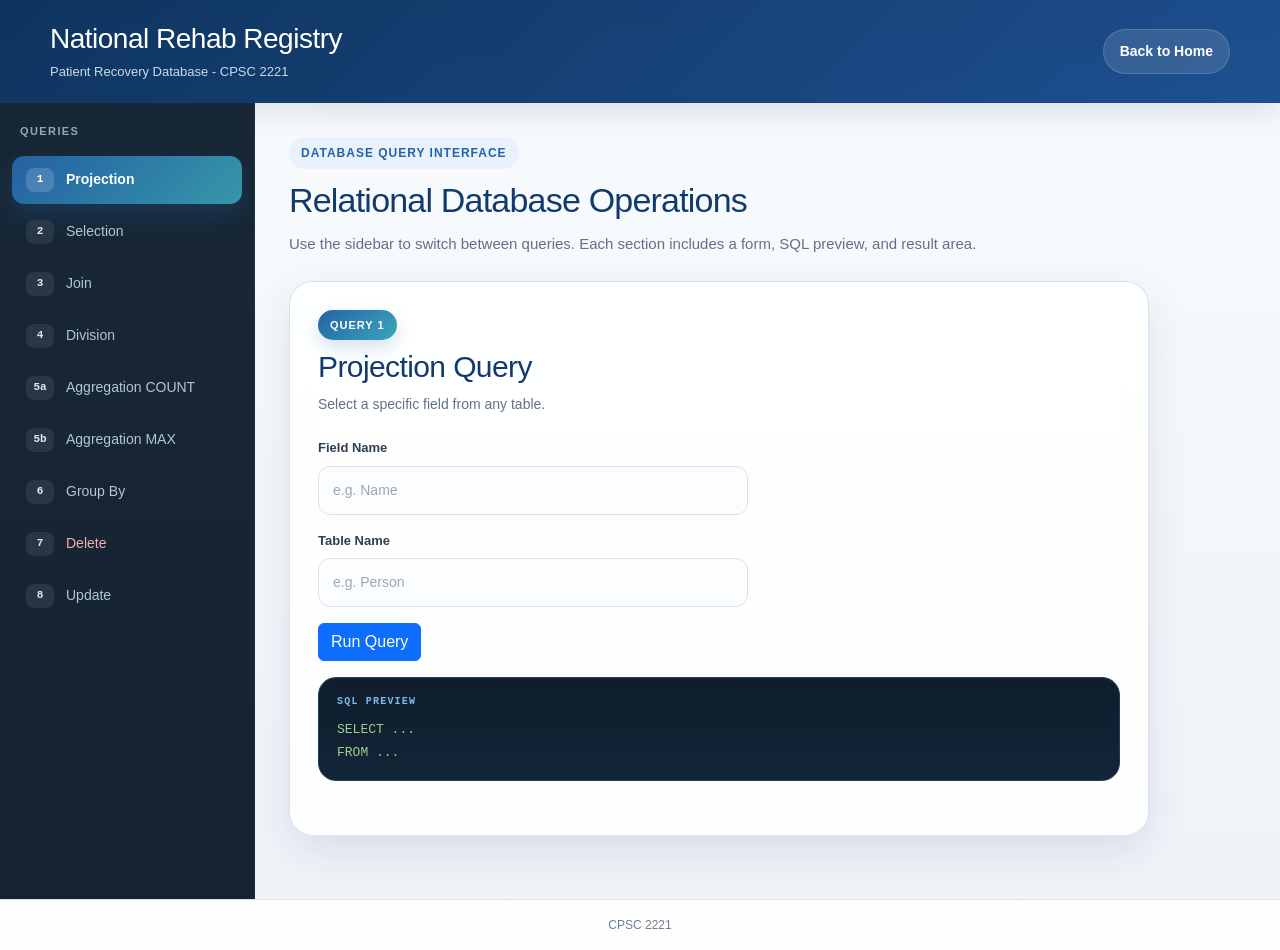
==== commit c1f39a86: "GOOD COPY" ====
--- a/index.html
+++ b/index.html
@@ -71,11 +71,6 @@
                 <a class="nav-item" href="#" onclick="showQuery('q8', this)"
                     ><span class="nav-num">8</span> Update</a
                 >
-                <div class="sidebar-divider"></div>
-                <div class="sidebar-note">
-                    Use the forms to build and execute SQL operations through
-                    the PHP backend.
-                </div>
             </aside>
 
             <main class="main">
@@ -609,7 +604,7 @@
 
         <div class="footer">
             <p>
-                CPSC 2221 - Database Systems | Quang | Takumi | Kunal | Armaan
+                CPSC 2221
             </p>
         </div>
 
